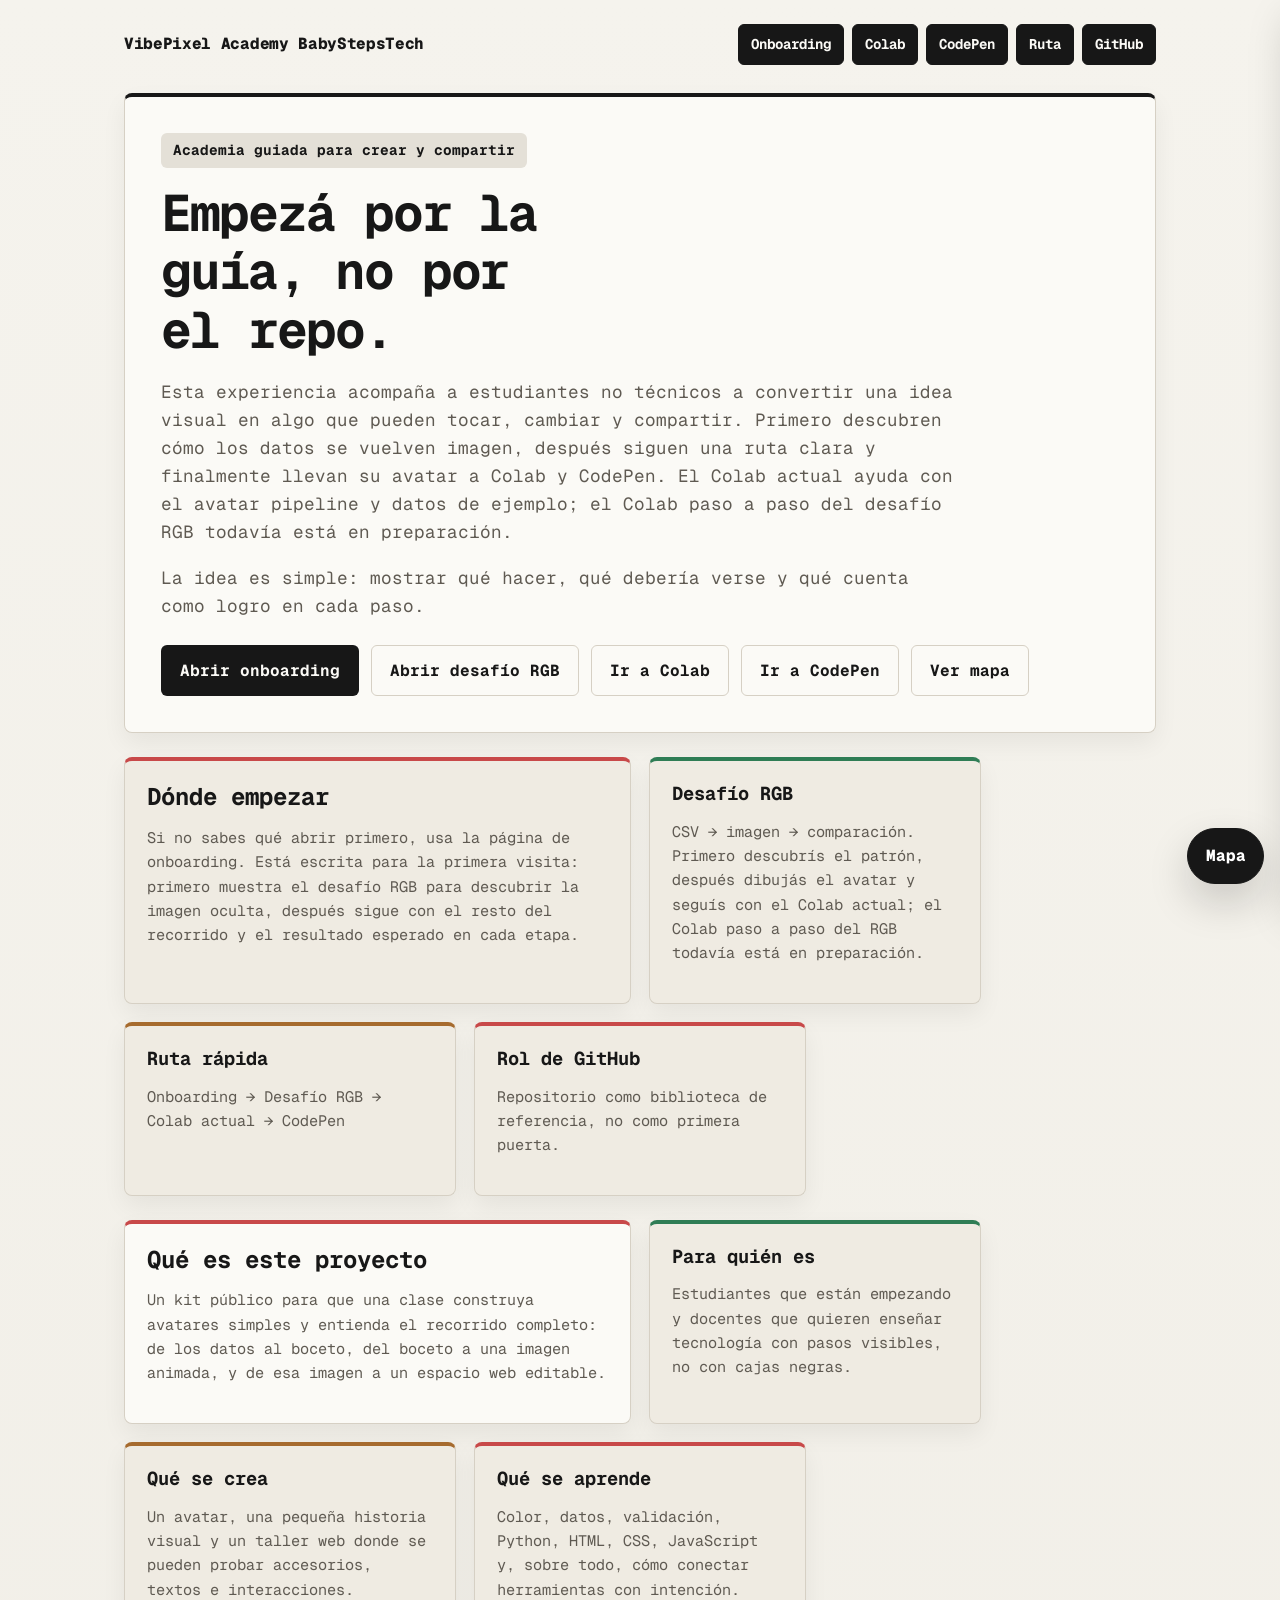
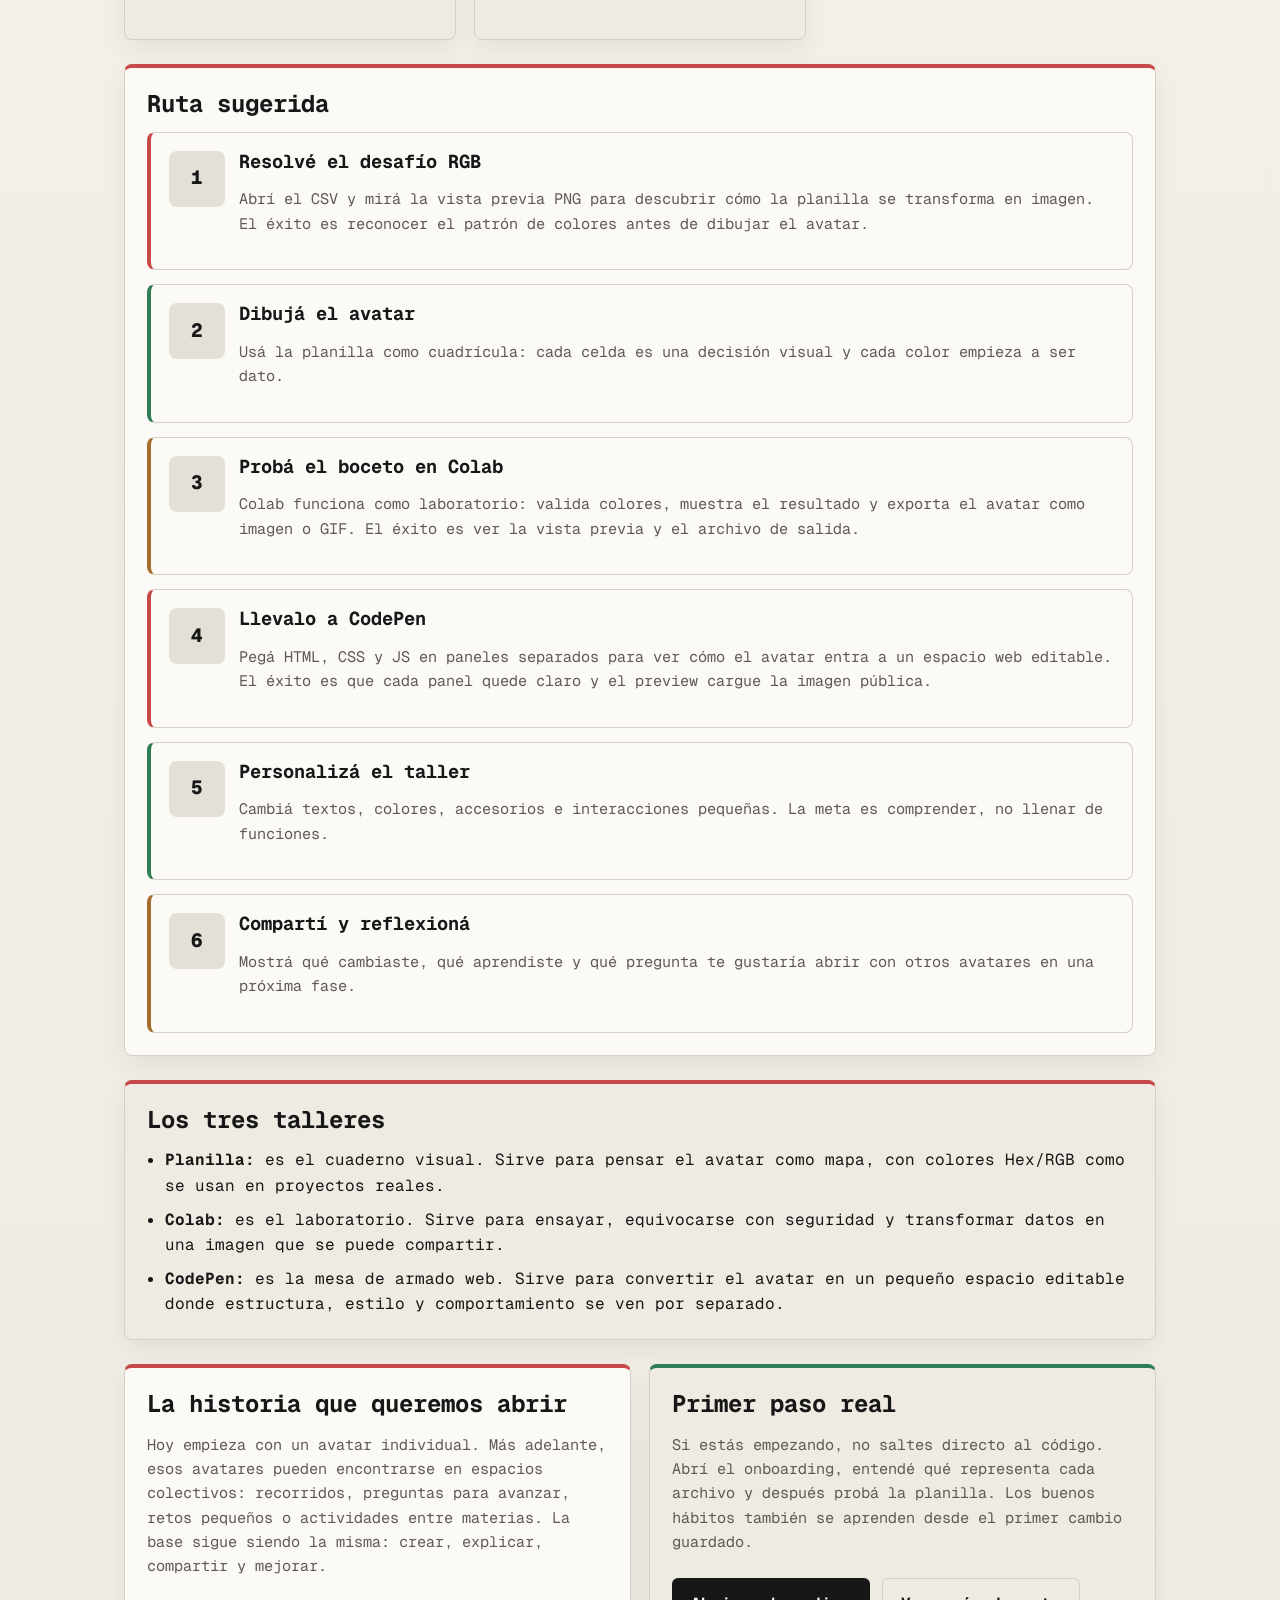
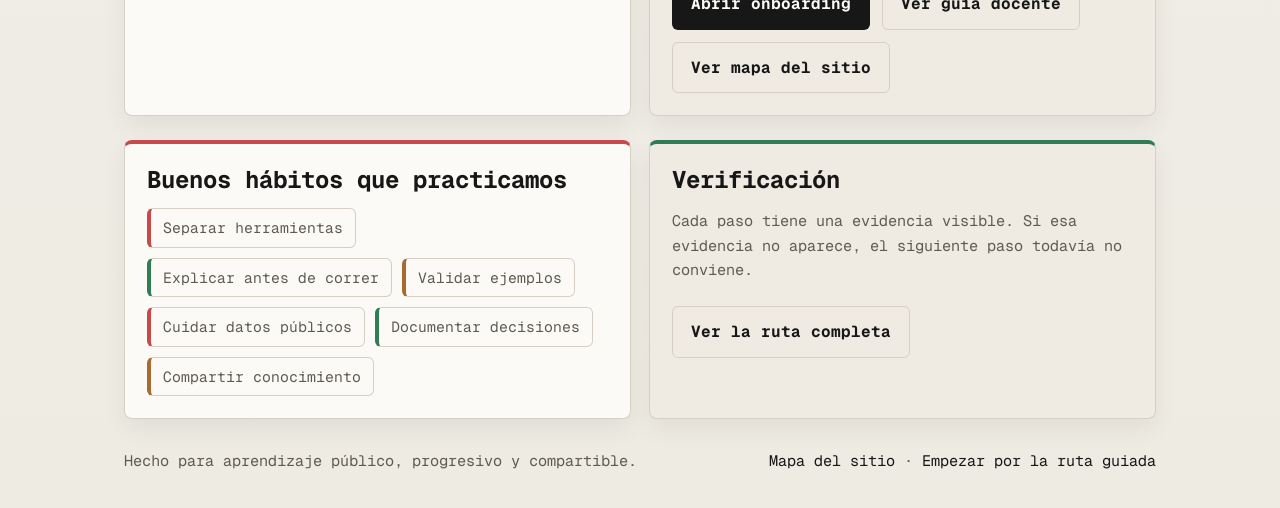
==== index.html @ bab30298 "fix: improve learning map accessibility" ====
<!doctype html>
<html lang="es">
  <head>
    <meta charset="utf-8" />
    <meta name="viewport" content="width=device-width, initial-scale=1" />
    <title>VibePixel Academy BabyStepsTech</title>
    <meta
      name="description"
      content="Una experiencia guiada para empezar sin miedo: onboarding, Colab y CodePen para aprender paso a paso."
    />
    <link rel="stylesheet" href="assets/site-map.css" />
    <style>
      @import url("https://fonts.googleapis.com/css2?family=Geist+Mono:wght@400;500;700;800&display=swap");

      :root {
        color-scheme: light;
        --bg: #f4f2eb;
        --surface: #fbfaf6;
        --surface-alt: #efebe2;
        --text: #171717;
        --muted: #5f5a52;
        --brand: #171717;
        --brand-soft: #e4e0d7;
        --border: #d6d0c4;
        --accent-red: #c84949;
        --accent-green: #2f7d55;
        --accent-amber: #a66b2e;
        --shadow: 0 10px 24px rgba(17, 17, 17, 0.06);
        --radius: 8px;
        --max: 1080px;
      }

      * {
        box-sizing: border-box;
      }

      html {
        scroll-behavior: smooth;
      }

      body {
        margin: 0;
        font-family: "Geist Mono", ui-monospace, SFMono-Regular, Menlo, Monaco, Consolas, monospace;
        color: var(--text);
        line-height: 1.6;
        background: linear-gradient(180deg, #f5f3ed 0%, #eeebe3 100%);
      }

      a {
        color: var(--brand);
        text-decoration: underline;
        text-decoration-thickness: 1px;
        text-underline-offset: 0.18em;
      }

      a:hover {
        text-decoration-thickness: 2px;
      }

      a:focus-visible,
      .button:focus-visible {
        outline: 2px solid var(--brand);
        outline-offset: 3px;
      }

      .shell {
        max-width: var(--max);
        margin: 0 auto;
        padding: 24px;
      }

      .topbar,
      .footer {
        display: flex;
        justify-content: space-between;
        gap: 16px;
        align-items: center;
      }

      .topbar {
        margin-bottom: 28px;
      }

      .brand {
        font-weight: 800;
        letter-spacing: -0.02em;
      }

      .nav {
        display: flex;
        flex-wrap: wrap;
        gap: 8px;
      }

      .nav a,
      .button,
      .footer a {
        text-decoration: none;
      }

      .nav a {
        display: inline-flex;
        align-items: center;
        min-height: 36px;
        padding: 8px 12px;
        border: 1px solid var(--brand);
        border-radius: 6px;
        background: var(--brand);
        color: var(--surface);
        font-size: 0.88rem;
        font-weight: 700;
        transition: background 160ms ease, color 160ms ease, transform 160ms ease;
      }

      .nav a:hover,
      .nav a:focus-visible {
        background: #000;
        color: #fff;
        text-decoration: none;
        transform: translateY(-1px);
      }

      .hero,
      .card {
        background: var(--surface);
        border: 1px solid var(--border);
        border-top: 4px solid var(--brand);
        border-radius: var(--radius);
        box-shadow: var(--shadow);
      }

      .hero {
        padding: 36px;
      }

      .eyebrow {
        display: inline-flex;
        align-items: center;
        gap: 8px;
        margin: 0;
        padding: 6px 12px;
        border-radius: 6px;
        background: var(--brand-soft);
        color: var(--brand);
        font-size: 0.9rem;
        font-weight: 700;
      }

      h1,
      h2,
      h3 {
        margin: 0 0 14px;
        line-height: 1.15;
      }

      h1 {
        max-width: 13ch;
        margin-top: 16px;
        font-size: clamp(2.2rem, 4vw, 4rem);
        letter-spacing: -0.04em;
      }

      .lead {
        max-width: 72ch;
        color: var(--muted);
        font-size: 1.1rem;
      }

      .actions {
        display: flex;
        flex-wrap: wrap;
        gap: 12px;
        margin-top: 24px;
      }

      .button {
        display: inline-flex;
        align-items: center;
        justify-content: center;
        padding: 12px 18px;
        border: 1px solid transparent;
        border-radius: 6px;
        font-weight: 700;
      }

      .button.primary {
        background: var(--brand);
        color: var(--surface);
      }

      .button.secondary {
        border-color: var(--border);
        color: var(--text);
      }

      .button:hover,
      .button:focus-visible {
        text-decoration: none;
      }

      .section {
        margin-top: 24px;
      }

      .grid {
        display: grid;
        gap: 18px;
      }

      .grid.cards {
        grid-template-columns: repeat(12, minmax(0, 1fr));
      }

      .card {
        grid-column: span 4;
        padding: 22px;
      }

      .card:nth-of-type(3n + 1) {
        border-top-color: var(--accent-red);
      }

      .card:nth-of-type(3n + 2) {
        border-top-color: var(--accent-green);
      }

      .card:nth-of-type(3n) {
        border-top-color: var(--accent-amber);
      }

      .card.wide {
        grid-column: span 6;
      }

      .card.full {
        grid-column: 1 / -1;
      }

      .card.soft {
        background: var(--surface-alt);
      }

      .section-title {
        font-size: 1.5rem;
      }

      .meta {
        color: var(--muted);
        font-size: 0.95rem;
      }

      .list {
        margin: 0;
        padding-left: 18px;
      }

      .list li + li {
        margin-top: 8px;
      }

      .timeline {
        display: grid;
        gap: 14px;
      }

      .step {
        display: grid;
        grid-template-columns: 56px 1fr;
        gap: 14px;
        align-items: start;
        padding: 18px;
        border: 1px solid var(--border);
        border-left: 4px solid var(--brand);
        border-radius: var(--radius);
        background: var(--surface);
      }

      .step:nth-child(3n + 1) {
        border-left-color: var(--accent-red);
      }

      .step:nth-child(3n + 2) {
        border-left-color: var(--accent-green);
      }

      .step:nth-child(3n) {
        border-left-color: var(--accent-amber);
      }

      .step-number {
        display: grid;
        width: 56px;
        height: 56px;
        place-items: center;
        border-radius: 8px;
        background: var(--brand-soft);
        color: var(--brand);
        font-size: 1.2rem;
        font-weight: 800;
      }

      .pill-row {
        display: flex;
        flex-wrap: wrap;
        gap: 10px;
      }

      .pill {
        padding: 7px 12px;
        border: 1px solid var(--border);
        border-left: 4px solid var(--brand);
        border-radius: 6px;
        background: var(--surface);
        color: var(--muted);
        font-size: 0.92rem;
      }

      .pill:nth-child(3n + 1) {
        border-left-color: var(--accent-red);
      }

      .pill:nth-child(3n + 2) {
        border-left-color: var(--accent-green);
      }

      .pill:nth-child(3n) {
        border-left-color: var(--accent-amber);
      }

      .footer {
        margin: 30px 0 10px;
        color: var(--muted);
        font-size: 0.95rem;
      }

      @media (max-width: 860px) {
        .card,
        .card.wide {
          grid-column: 1 / -1;
        }

        .topbar,
        .footer {
          flex-direction: column;
          align-items: flex-start;
        }

        .hero {
          padding: 24px;
        }
      }

      @media (max-width: 600px) {
        .shell {
          padding: 16px;
        }

        .step {
          grid-template-columns: 1fr;
        }

        .step-number {
          width: 48px;
          height: 48px;
        }
      }
    </style>
  </head>
  <body data-site-key="inicio" data-site-root="">
    <div class="shell">
      <header class="topbar">
        <div class="brand">VibePixel Academy BabyStepsTech</div>
        <nav class="nav" aria-label="Navegación principal">
          <a href="onboarding.html">Onboarding</a>
          <a href="colab-onboarding.html">Colab</a>
          <a href="codepen-onboarding.html">CodePen</a>
          <a href="#ruta">Ruta</a>
          <a href="https://github.com/HaroldSthid/VibePixel-AcademyBabyStepsTech">GitHub</a>
        </nav>
      </header>

      <main>
        <section class="hero">
          <span class="eyebrow">Academia guiada para crear y compartir</span>
          <h1>Empezá por la guía, no por el repo.</h1>
            <p class="lead">
              Esta experiencia acompaña a estudiantes no técnicos a convertir una idea visual en algo que pueden tocar, cambiar y compartir. Primero descubren cómo los datos se vuelven imagen, después siguen una ruta clara y finalmente llevan su avatar a Colab y CodePen. El Colab actual ayuda con el avatar pipeline y datos de ejemplo; el Colab paso a paso del desafío RGB todavía está en preparación.
            </p>
          <p class="lead">
            La idea es simple: mostrar qué hacer, qué debería verse y qué cuenta como logro en cada paso.
          </p>
          <div class="actions">
            <a class="button primary" href="onboarding.html">Abrir onboarding</a>
            <a class="button secondary" href="artifacts/rgb-discovery/rgb-discovery.html">Abrir desafío RGB</a>
            <a class="button secondary" href="colab-onboarding.html">Ir a Colab</a>
            <a class="button secondary" href="codepen-onboarding.html">Ir a CodePen</a>
            <a class="button secondary" href="sitemap.html">Ver mapa</a>
          </div>
        </section>

        <section class="section grid cards" aria-labelledby="start-title">
          <article class="card wide soft">
            <h2 id="start-title" class="section-title">Dónde empezar</h2>
              <p class="meta">
              Si no sabes qué abrir primero, usa la página de onboarding. Está escrita para la primera visita: primero muestra el desafío RGB para descubrir la imagen oculta, después sigue con el resto del recorrido y el resultado esperado en cada etapa.
            </p>
          </article>
          <article class="card soft">
            <h3>Desafío RGB</h3>
            <p class="meta">CSV → imagen → comparación. Primero descubrís el patrón, después dibujás el avatar y seguís con el Colab actual; el Colab paso a paso del RGB todavía está en preparación.</p>
          </article>
          <article class="card soft">
            <h3>Ruta rápida</h3>
            <p class="meta">Onboarding → Desafío RGB → Colab actual → CodePen</p>
          </article>
          <article class="card soft">
            <h3>Rol de GitHub</h3>
            <p class="meta">Repositorio como biblioteca de referencia, no como primera puerta.</p>
          </article>
        </section>

        <section class="section grid cards" aria-labelledby="que-es">
          <article class="card wide">
            <h2 id="que-es" class="section-title">Qué es este proyecto</h2>
              <p class="meta">
              Un kit público para que una clase construya avatares simples y entienda el recorrido completo: de los datos al boceto, del boceto a una imagen animada, y de esa imagen a un espacio web editable.
            </p>
          </article>
          <article class="card soft">
            <h3>Para quién es</h3>
            <p class="meta">Estudiantes que están empezando y docentes que quieren enseñar tecnología con pasos visibles, no con cajas negras.</p>
          </article>
          <article class="card soft">
            <h3>Qué se crea</h3>
            <p class="meta">Un avatar, una pequeña historia visual y un taller web donde se pueden probar accesorios, textos e interacciones.</p>
          </article>
          <article class="card soft">
            <h3>Qué se aprende</h3>
            <p class="meta">Color, datos, validación, Python, HTML, CSS, JavaScript y, sobre todo, cómo conectar herramientas con intención.</p>
          </article>
        </section>

        <section id="ruta" class="section grid cards" aria-labelledby="ruta-title">
          <article class="card full">
            <h2 id="ruta-title" class="section-title">Ruta sugerida</h2>
            <div class="timeline">
              <div class="step">
                <div class="step-number">1</div>
                <div>
                  <h3>Resolvé el desafío RGB</h3>
                  <p class="meta">Abrí el CSV y mirá la vista previa PNG para descubrir cómo la planilla se transforma en imagen. El éxito es reconocer el patrón de colores antes de dibujar el avatar.</p>
                </div>
              </div>
              <div class="step">
                <div class="step-number">2</div>
                <div>
                  <h3>Dibujá el avatar</h3>
                  <p class="meta">Usá la planilla como cuadrícula: cada celda es una decisión visual y cada color empieza a ser dato.</p>
                </div>
              </div>
              <div class="step">
                <div class="step-number">3</div>
                <div>
                  <h3>Probá el boceto en Colab</h3>
                  <p class="meta">Colab funciona como laboratorio: valida colores, muestra el resultado y exporta el avatar como imagen o GIF. El éxito es ver la vista previa y el archivo de salida.</p>
                </div>
              </div>
              <div class="step">
                <div class="step-number">4</div>
                <div>
                  <h3>Llevalo a CodePen</h3>
              <p class="meta">Pegá HTML, CSS y JS en paneles separados para ver cómo el avatar entra a un espacio web editable. El éxito es que cada panel quede claro y el preview cargue la imagen pública.</p>
                </div>
              </div>
              <div class="step">
                <div class="step-number">5</div>
                <div>
                  <h3>Personalizá el taller</h3>
                  <p class="meta">Cambiá textos, colores, accesorios e interacciones pequeñas. La meta es comprender, no llenar de funciones.</p>
                </div>
              </div>
              <div class="step">
                <div class="step-number">6</div>
                <div>
                  <h3>Compartí y reflexioná</h3>
                  <p class="meta">Mostrá qué cambiaste, qué aprendiste y qué pregunta te gustaría abrir con otros avatares en una próxima fase.</p>
                </div>
              </div>
            </div>
          </article>
        </section>

        <section id="talleres" class="section grid cards" aria-labelledby="talleres-title">
          <article class="card full soft">
            <h2 id="talleres-title" class="section-title">Los tres talleres</h2>
            <ul class="list">
              <li><strong>Planilla:</strong> es el cuaderno visual. Sirve para pensar el avatar como mapa, con colores Hex/RGB como se usan en proyectos reales.</li>
              <li><strong>Colab:</strong> es el laboratorio. Sirve para ensayar, equivocarse con seguridad y transformar datos en una imagen que se puede compartir.</li>
              <li><strong>CodePen:</strong> es la mesa de armado web. Sirve para convertir el avatar en un pequeño espacio editable donde estructura, estilo y comportamiento se ven por separado.</li>
            </ul>
          </article>
        </section>

        <section class="section grid cards" aria-labelledby="vision-title">
          <article class="card wide">
            <h2 id="vision-title" class="section-title">La historia que queremos abrir</h2>
            <p class="meta">
              Hoy empieza con un avatar individual. Más adelante, esos avatares pueden encontrarse en espacios colectivos: recorridos, preguntas para avanzar, retos pequeños o actividades entre materias. La base sigue siendo la misma: crear, explicar, compartir y mejorar.
            </p>
          </article>
          <article class="card wide soft">
            <h2 class="section-title">Primer paso real</h2>
            <p class="meta">
              Si estás empezando, no saltes directo al código. Abrí el onboarding, entendé qué representa cada archivo y después probá la planilla. Los buenos hábitos también se aprenden desde el primer cambio guardado.
            </p>
            <div class="actions">
              <a class="button primary" href="onboarding.html">Abrir onboarding</a>
              <a class="button secondary" href="https://github.com/HaroldSthid/VibePixel-AcademyBabyStepsTech/blob/main/docs/teacher-flow.md">Ver guía docente</a>
              <a class="button secondary" href="sitemap.html">Ver mapa del sitio</a>
            </div>
          </article>
        </section>

        <section class="section grid cards" aria-labelledby="habitos-title">
          <article class="card wide">
            <h2 id="habitos-title" class="section-title">Buenos hábitos que practicamos</h2>
            <div class="pill-row">
              <span class="pill">Separar herramientas</span>
              <span class="pill">Explicar antes de correr</span>
              <span class="pill">Validar ejemplos</span>
              <span class="pill">Cuidar datos públicos</span>
              <span class="pill">Documentar decisiones</span>
              <span class="pill">Compartir conocimiento</span>
            </div>
          </article>
          <article class="card wide soft">
            <h2 class="section-title">Verificación</h2>
              <p class="meta">Cada paso tiene una evidencia visible. Si esa evidencia no aparece, el siguiente paso todavía no conviene.</p>
              <div class="actions">
                <a class="button secondary" href="onboarding.html">Ver la ruta completa</a>
              </div>
            </article>
          </section>
      </main>

        <footer class="footer">
          <span>Hecho para aprendizaje público, progresivo y compartible.</span>
          <span><a href="sitemap.html">Mapa del sitio</a> · <a href="onboarding.html">Empezar por la ruta guiada</a></span>
        </footer>
    </div>
    <script src="assets/site-map.js" defer></script>
  </body>
</html>
---- assets/site-map.css ----
.site-map,
.site-map * {
  box-sizing: border-box;
}

.site-map {
  --site-map-bg: var(--surface, #fbfaf6);
  --site-map-bg-alt: var(--surface-alt, #efebe2);
  --site-map-text: var(--text, #171717);
  --site-map-muted: var(--muted, #5f5a52);
  --site-map-border: var(--border, #d6d0c4);
  --site-map-brand: var(--brand, #171717);
  --site-map-shadow: 0 18px 40px rgba(17, 17, 17, 0.18);
}

.site-map__toggle {
  position: fixed;
  right: 1rem;
  bottom: 1rem;
  z-index: 70;
  display: inline-flex;
  align-items: center;
  justify-content: center;
  gap: 0.5rem;
  min-height: 3rem;
  padding: 0.9rem 1.1rem;
  border: 1px solid var(--site-map-brand);
  border-radius: 999px;
  background: var(--site-map-brand);
  color: #fff;
  font: inherit;
  font-weight: 800;
  letter-spacing: -0.01em;
  box-shadow: var(--site-map-shadow);
  cursor: pointer;
}

.site-map__toggle:hover,
.site-map__toggle:focus-visible {
  transform: translateY(-1px);
}

.site-map__overlay {
  position: fixed;
  inset: 0;
  z-index: 60;
  background: rgba(17, 17, 17, 0.34);
  opacity: 0;
  pointer-events: none;
  transition: opacity 180ms ease;
}

.site-map__drawer {
  position: fixed;
  top: 0;
  right: 0;
  z-index: 65;
  width: min(30rem, 92vw);
  height: 100vh;
  transform: translateX(102%);
  transition: transform 220ms ease;
}

.site-map__panel {
  display: flex;
  flex-direction: column;
  gap: 1rem;
  width: 100%;
  height: 100%;
  padding: 1rem;
  overflow: auto;
  border-left: 1px solid var(--site-map-border);
  background: var(--site-map-bg);
  color: var(--site-map-text);
  box-shadow: var(--site-map-shadow);
}

.site-map[data-open="true"] .site-map__drawer {
  transform: translateX(0);
}

.site-map[data-open="true"] .site-map__overlay {
  opacity: 1;
  pointer-events: auto;
}

.site-map__header {
  display: flex;
  align-items: flex-start;
  justify-content: space-between;
  gap: 1rem;
}

.site-map__eyebrow {
  margin: 0 0 0.25rem;
  color: var(--site-map-muted);
  font-size: 0.76rem;
  letter-spacing: 0.08em;
  text-transform: uppercase;
}

.site-map__title {
  margin: 0;
  font-size: 1.2rem;
  line-height: 1.2;
}

.site-map__close {
  appearance: none;
  border: 1px solid var(--site-map-border);
  border-radius: 999px;
  background: var(--site-map-bg-alt);
  color: var(--site-map-text);
  padding: 0.55rem 0.8rem;
  font: inherit;
  font-weight: 700;
  cursor: pointer;
}

.site-map__close:hover,
.site-map__close:focus-visible {
  border-color: var(--site-map-brand);
}

.site-map__current,
.site-map__tree-item,
.site-map__secondary {
  border: 1px solid var(--site-map-border);
  border-radius: 14px;
  background: #fff;
}

.site-map__current {
  padding: 0.9rem;
}

.site-map__current-label {
  margin: 0 0 0.25rem;
  color: var(--site-map-muted);
  font-size: 0.8rem;
  text-transform: uppercase;
  letter-spacing: 0.06em;
}

.site-map__current-name {
  margin: 0 0 0.35rem;
  font-size: 1.05rem;
}

.site-map__context {
  margin: 0;
  color: var(--site-map-muted);
  font-size: 0.92rem;
}

.site-map__tree {
  display: grid;
  gap: 0.75rem;
}

.site-map__tree-list {
  list-style: none;
  margin: 0;
  padding: 0;
  display: grid;
  gap: 0.75rem;
}

.site-map__tree-item {
  padding: 0.85rem 0.9rem;
}

.site-map__tree-item--current {
  border-color: var(--site-map-brand);
  box-shadow: inset 0 0 0 1px var(--site-map-brand);
}

.site-map__link {
  display: inline-flex;
  align-items: center;
  gap: 0.45rem;
  color: var(--site-map-text);
  text-decoration: none;
  font-weight: 800;
}

.site-map__link:hover,
.site-map__link:focus-visible {
  text-decoration: underline;
  text-underline-offset: 0.18em;
}

.site-map__badge {
  display: inline-flex;
  align-items: center;
  padding: 0.15rem 0.5rem;
  border-radius: 999px;
  background: var(--site-map-bg-alt);
  color: var(--site-map-muted);
  font-size: 0.78rem;
  font-weight: 700;
}

.site-map__badge--current {
  background: rgba(17, 17, 17, 0.08);
  color: var(--site-map-brand);
}

.site-map__hint {
  margin: 0.4rem 0 0;
  color: var(--site-map-muted);
  font-size: 0.9rem;
}

.site-map__alert {
  display: flex;
  gap: 0.7rem;
  align-items: flex-start;
  margin-top: 0.65rem;
  padding: 0.8rem 0.9rem;
  border-left: 4px solid #a46a00;
  border-radius: 12px;
  background: #fff6e3;
  color: #6b4700;
}

.site-map__alert-icon {
  flex: 0 0 auto;
  width: 1.05rem;
  height: 1.05rem;
  margin-top: 0.1rem;
}

.site-map__alert-body {
  min-width: 0;
}

.site-map__alert-title {
  display: block;
  margin-bottom: 0.1rem;
  font-size: 0.85rem;
  font-weight: 800;
}

.site-map__alert-text {
  margin: 0;
  font-size: 0.84rem;
  color: inherit;
}

.site-map__secondary {
  padding: 0.85rem 0.9rem;
}

.site-map__secondary-title {
  margin: 0 0 0.35rem;
  font-size: 0.95rem;
}

.site-map__secondary-links {
  display: flex;
  flex-wrap: wrap;
  gap: 0.5rem;
}

.site-map__secondary-links a {
  color: var(--site-map-text);
}

@media (max-width: 720px) {
  .site-map__drawer {
    width: min(100vw, 30rem);
  }

  .site-map__toggle {
    right: 0.75rem;
    bottom: 0.75rem;
  }
}

@media (prefers-reduced-motion: reduce) {
  .site-map__drawer,
  .site-map__overlay,
  .site-map__toggle {
    transition: none;
  }
}
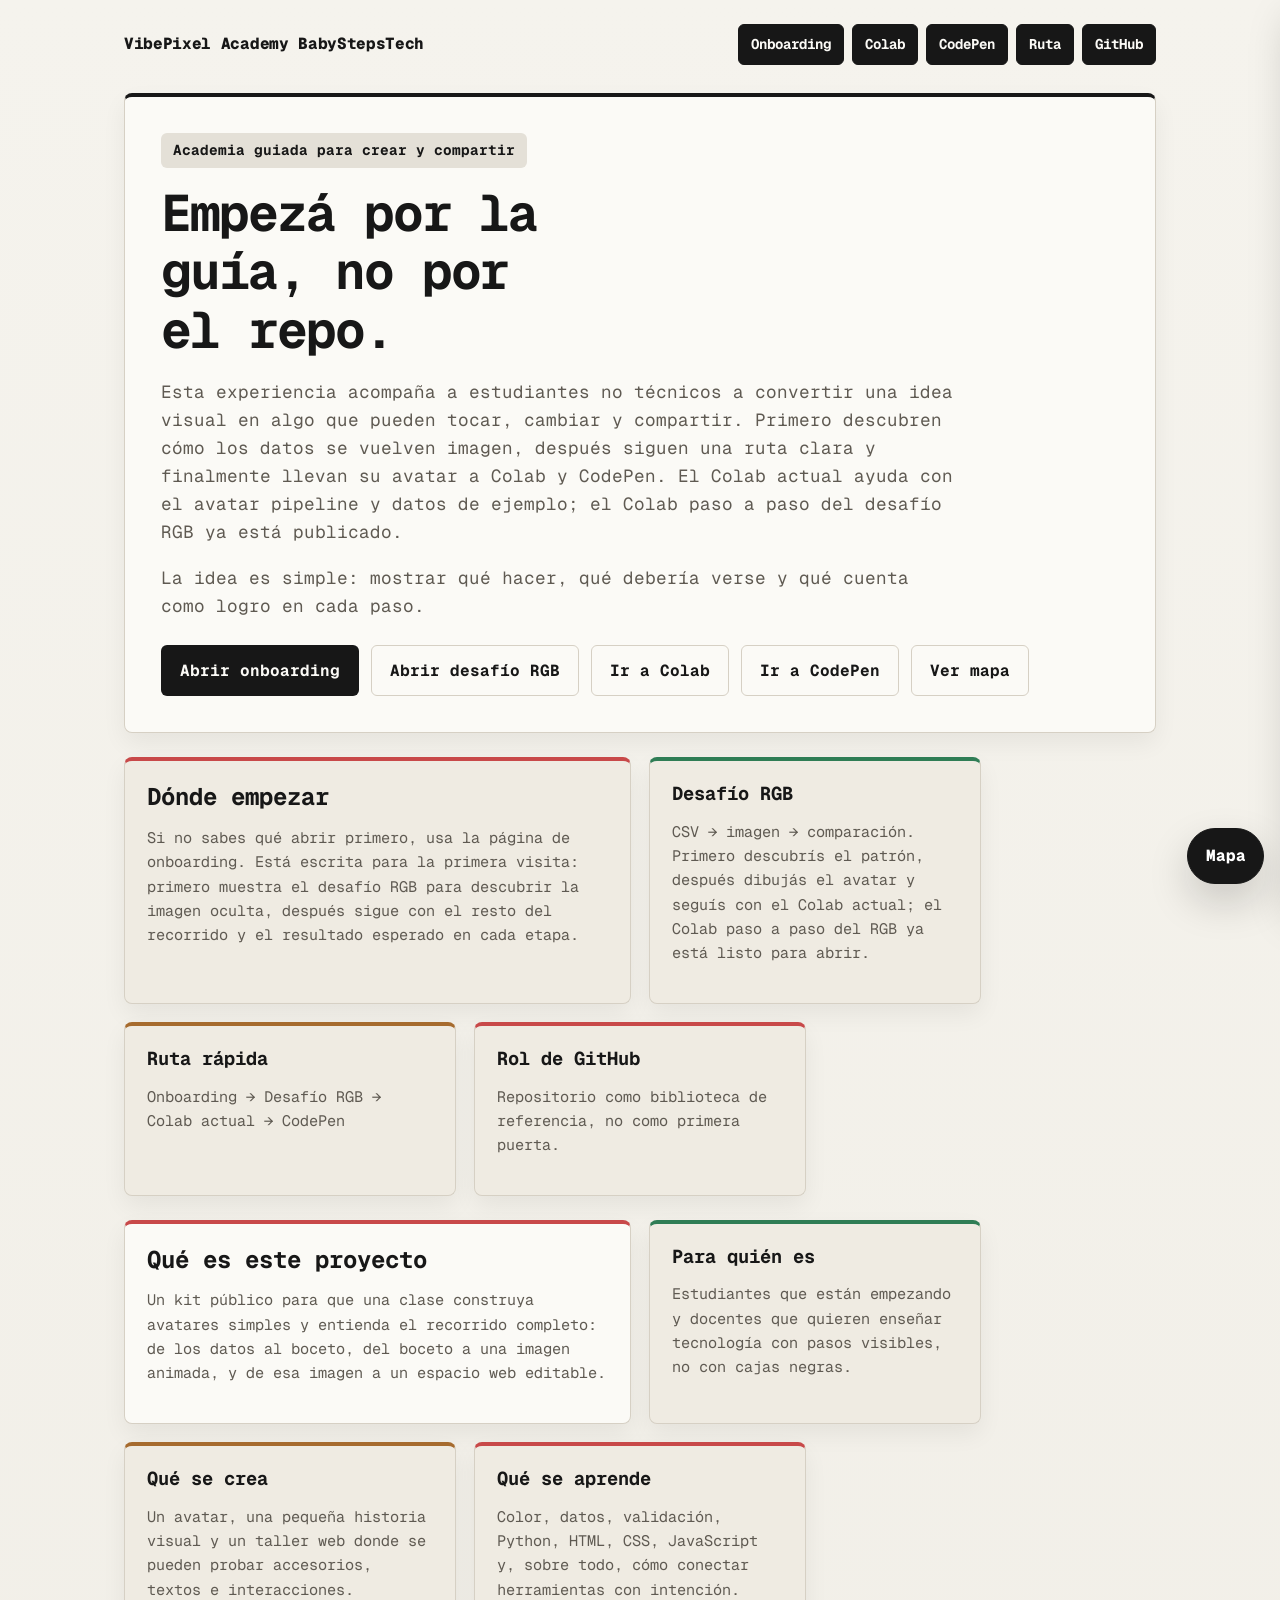
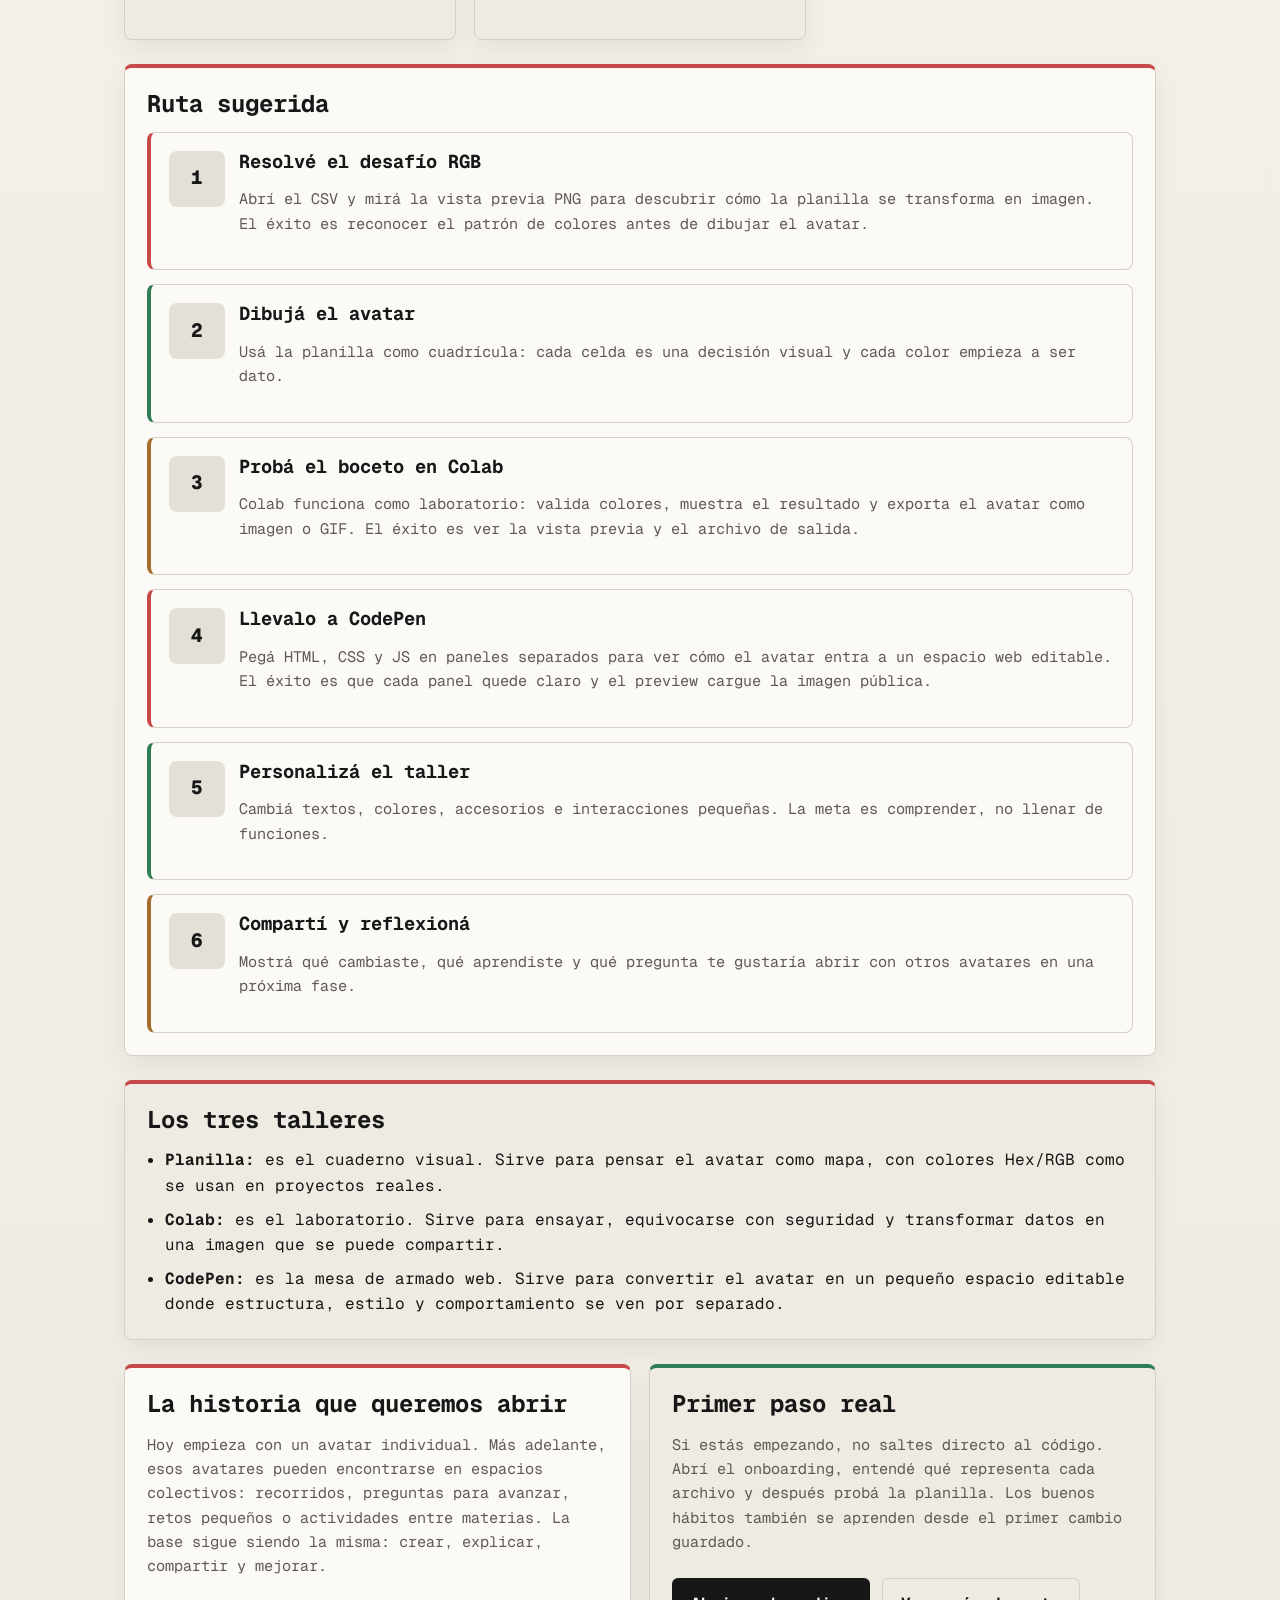
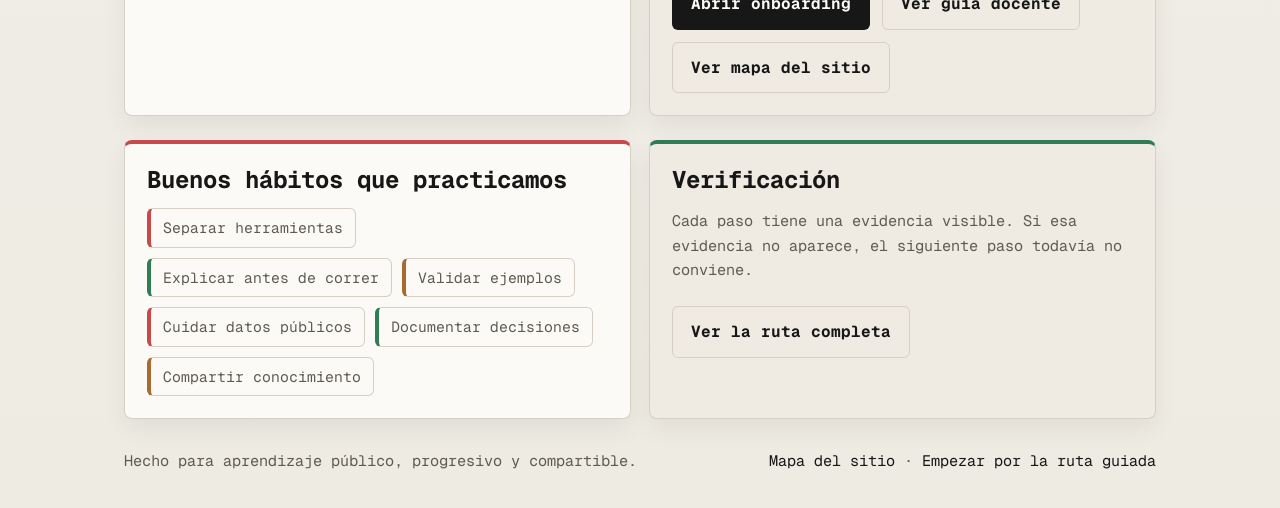
==== commit b6493ed7: "feat: add RGB discovery Colab" ====
--- a/index.html
+++ b/index.html
@@ -383,8 +383,8 @@
         <section class="hero">
           <span class="eyebrow">Academia guiada para crear y compartir</span>
           <h1>Empezá por la guía, no por el repo.</h1>
-            <p class="lead">
-              Esta experiencia acompaña a estudiantes no técnicos a convertir una idea visual en algo que pueden tocar, cambiar y compartir. Primero descubren cómo los datos se vuelven imagen, después siguen una ruta clara y finalmente llevan su avatar a Colab y CodePen. El Colab actual ayuda con el avatar pipeline y datos de ejemplo; el Colab paso a paso del desafío RGB todavía está en preparación.
+              <p class="lead">
+              Esta experiencia acompaña a estudiantes no técnicos a convertir una idea visual en algo que pueden tocar, cambiar y compartir. Primero descubren cómo los datos se vuelven imagen, después siguen una ruta clara y finalmente llevan su avatar a Colab y CodePen. El Colab actual ayuda con el avatar pipeline y datos de ejemplo; el Colab paso a paso del desafío RGB ya está publicado.
             </p>
           <p class="lead">
             La idea es simple: mostrar qué hacer, qué debería verse y qué cuenta como logro en cada paso.
@@ -407,7 +407,7 @@
           </article>
           <article class="card soft">
             <h3>Desafío RGB</h3>
-            <p class="meta">CSV → imagen → comparación. Primero descubrís el patrón, después dibujás el avatar y seguís con el Colab actual; el Colab paso a paso del RGB todavía está en preparación.</p>
+            <p class="meta">CSV → imagen → comparación. Primero descubrís el patrón, después dibujás el avatar y seguís con el Colab actual; el Colab paso a paso del RGB ya está listo para abrir.</p>
           </article>
           <article class="card soft">
             <h3>Ruta rápida</h3>
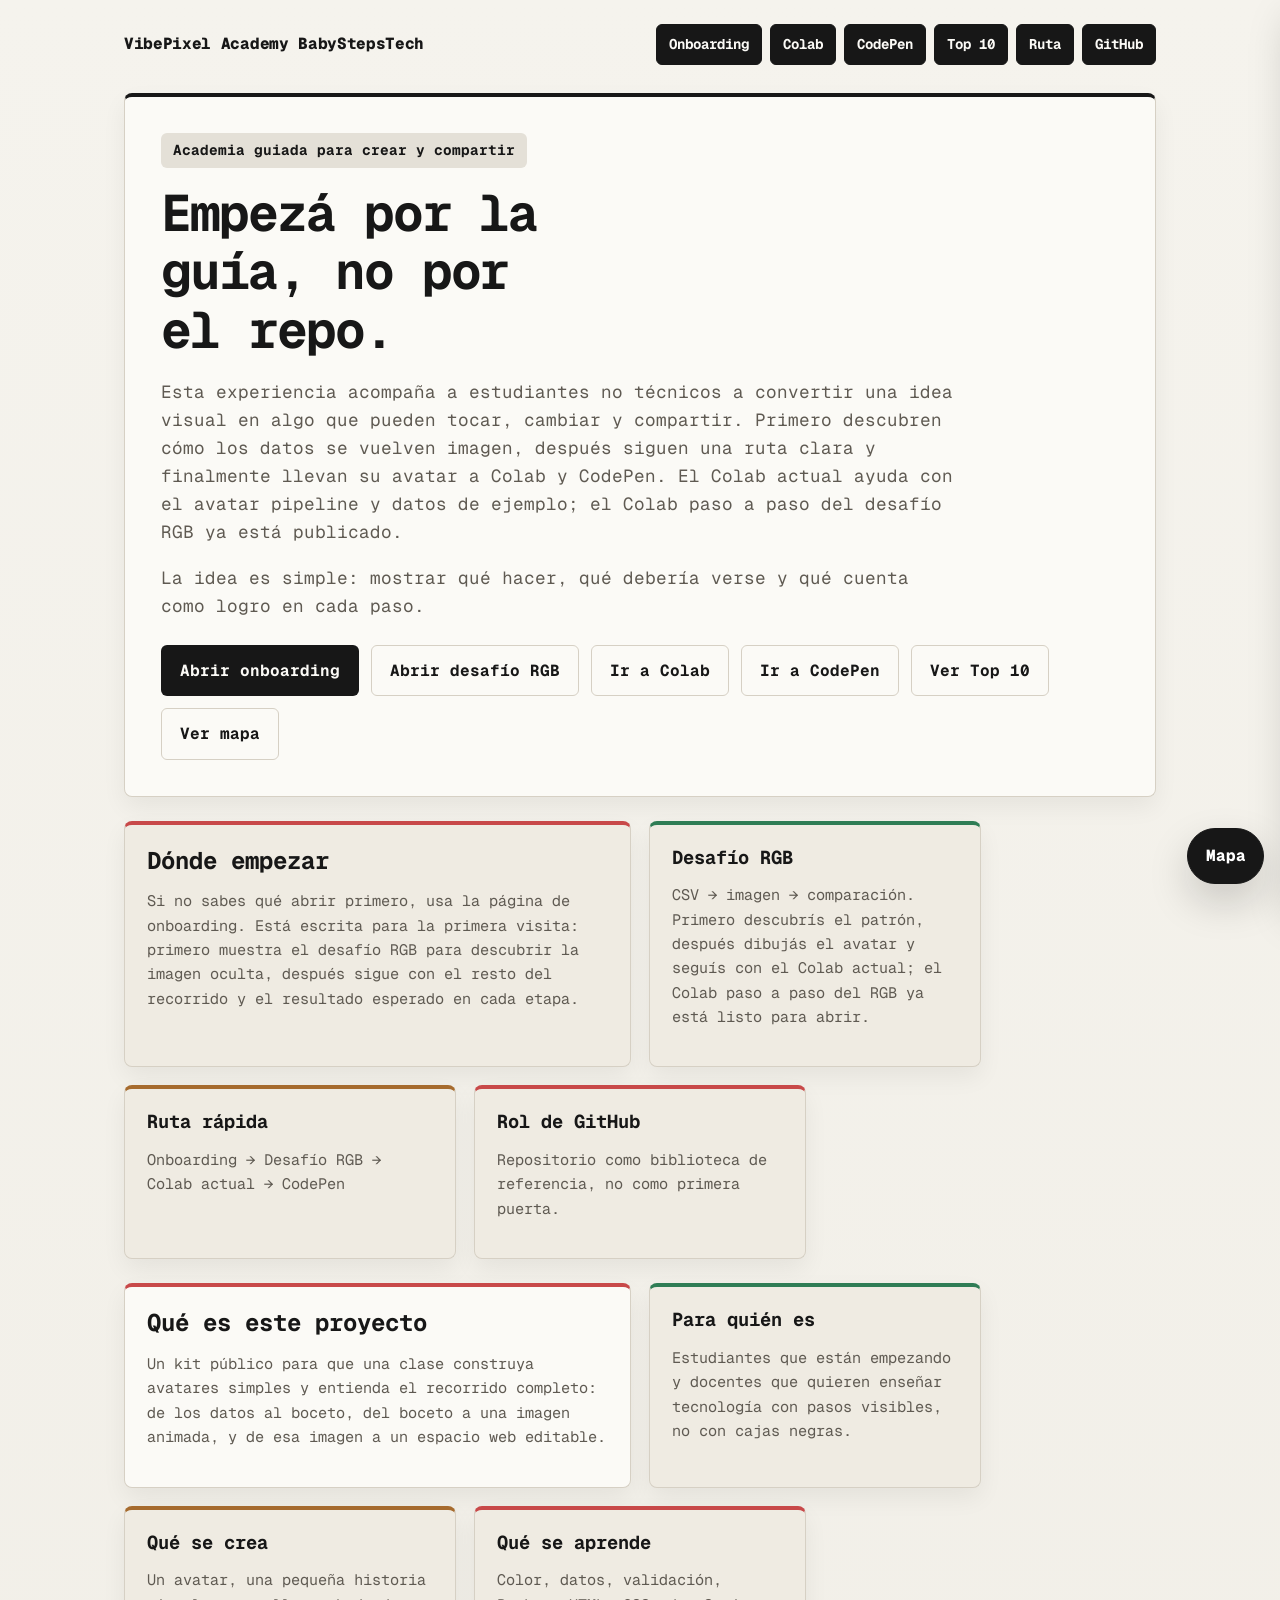
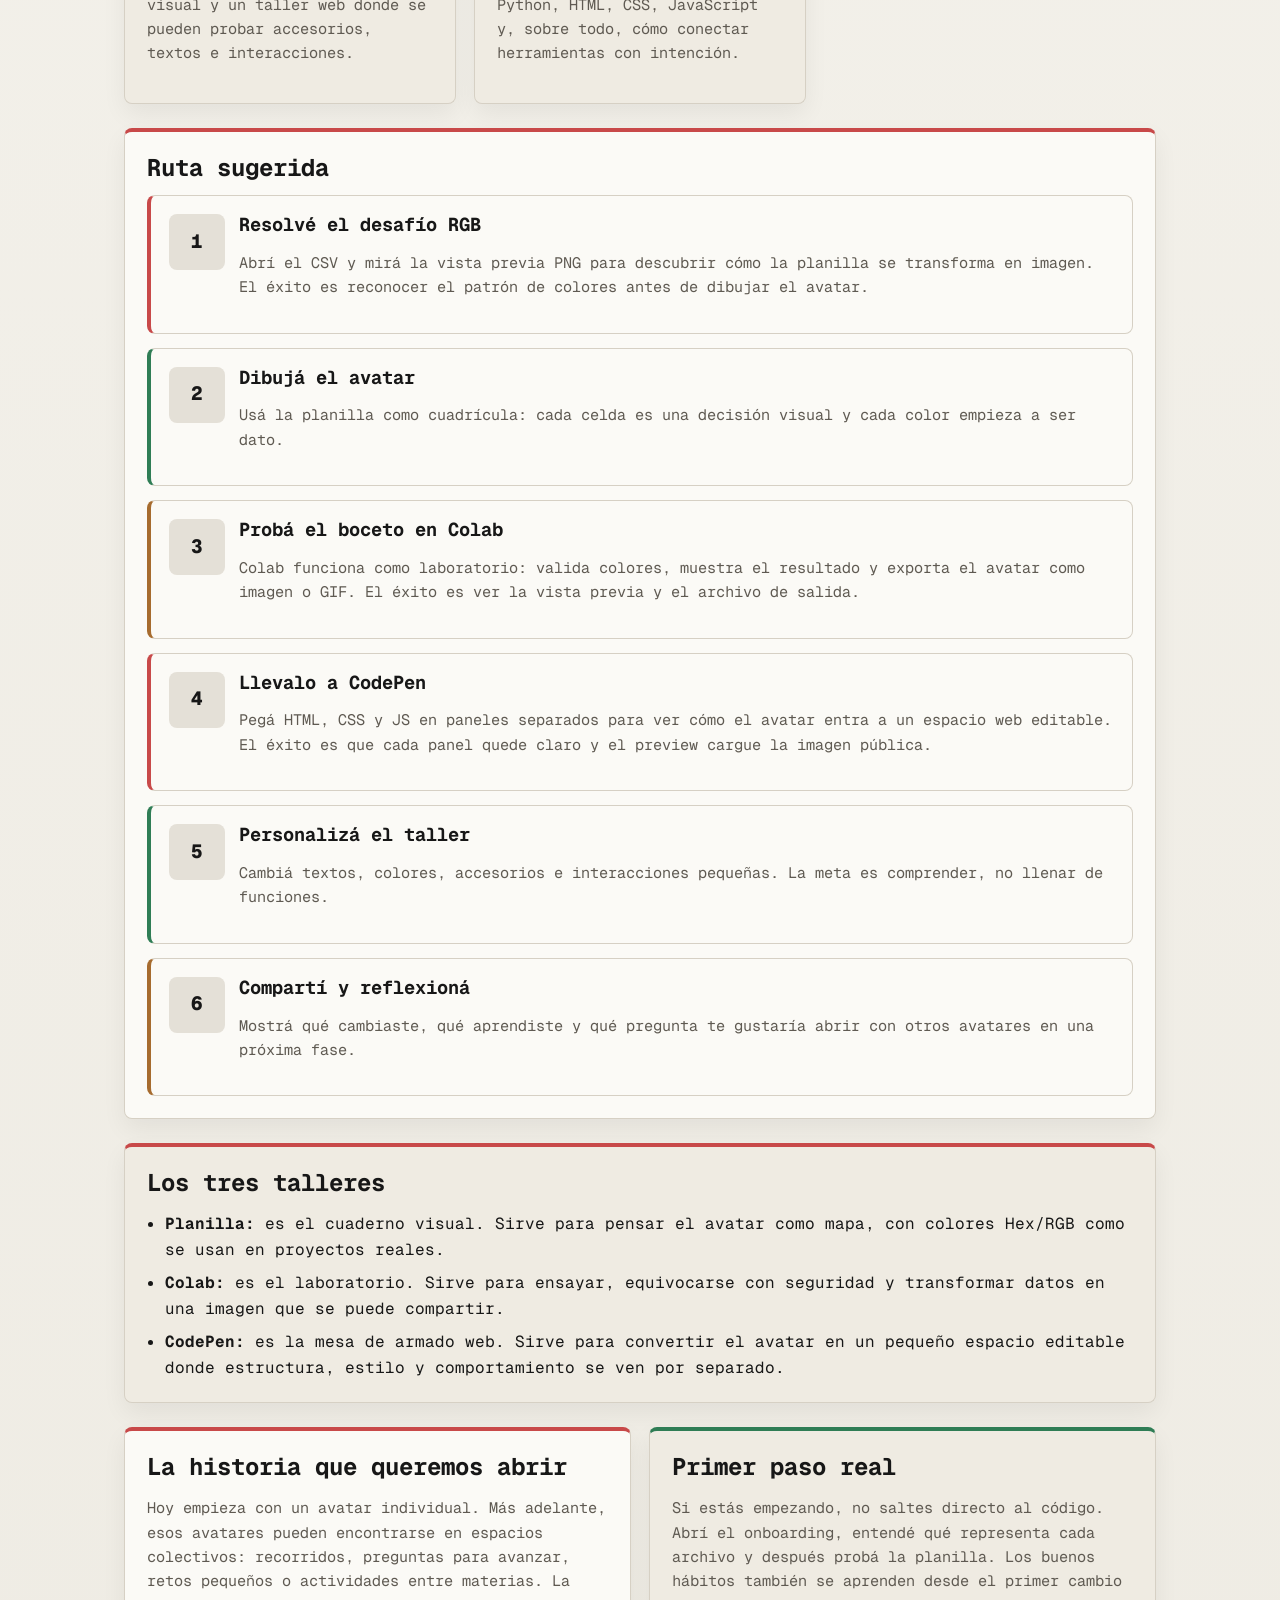
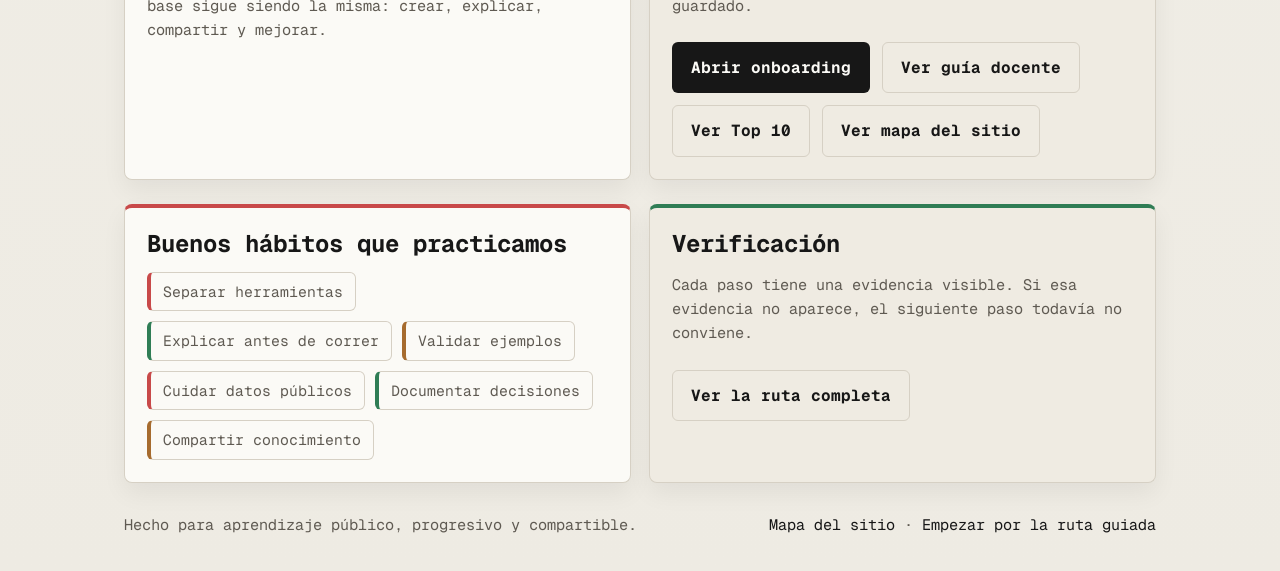
==== commit e2a6dd5a: "docs: add manual Top 10 gallery" ====
--- a/index.html
+++ b/index.html
@@ -374,6 +374,7 @@
           <a href="onboarding.html">Onboarding</a>
           <a href="colab-onboarding.html">Colab</a>
           <a href="codepen-onboarding.html">CodePen</a>
+          <a href="top10.html">Top 10</a>
           <a href="#ruta">Ruta</a>
           <a href="https://github.com/HaroldSthid/VibePixel-AcademyBabyStepsTech">GitHub</a>
         </nav>
@@ -394,6 +395,7 @@
             <a class="button secondary" href="artifacts/rgb-discovery/rgb-discovery.html">Abrir desafío RGB</a>
             <a class="button secondary" href="colab-onboarding.html">Ir a Colab</a>
             <a class="button secondary" href="codepen-onboarding.html">Ir a CodePen</a>
+            <a class="button secondary" href="top10.html">Ver Top 10</a>
             <a class="button secondary" href="sitemap.html">Ver mapa</a>
           </div>
         </section>
@@ -516,6 +518,7 @@
             <div class="actions">
               <a class="button primary" href="onboarding.html">Abrir onboarding</a>
               <a class="button secondary" href="https://github.com/HaroldSthid/VibePixel-AcademyBabyStepsTech/blob/main/docs/teacher-flow.md">Ver guía docente</a>
+              <a class="button secondary" href="top10.html">Ver Top 10</a>
               <a class="button secondary" href="sitemap.html">Ver mapa del sitio</a>
             </div>
           </article>
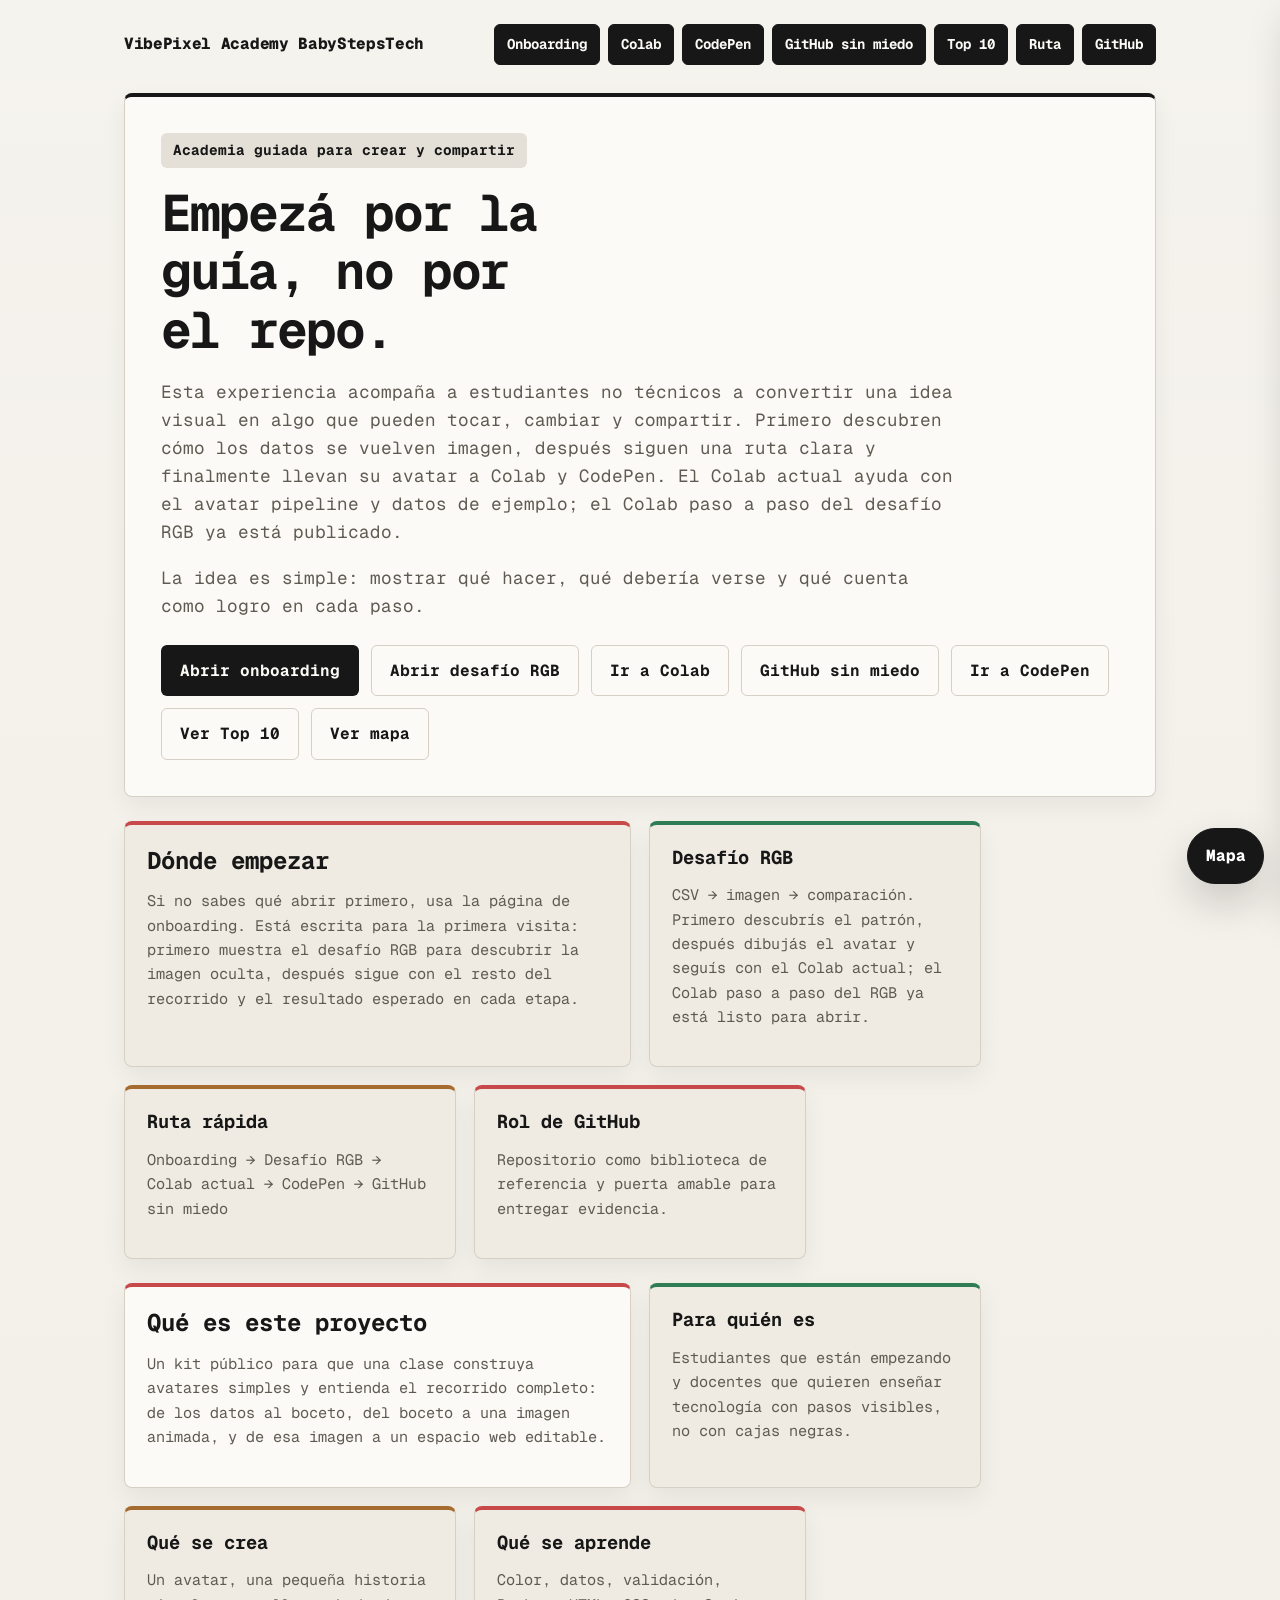
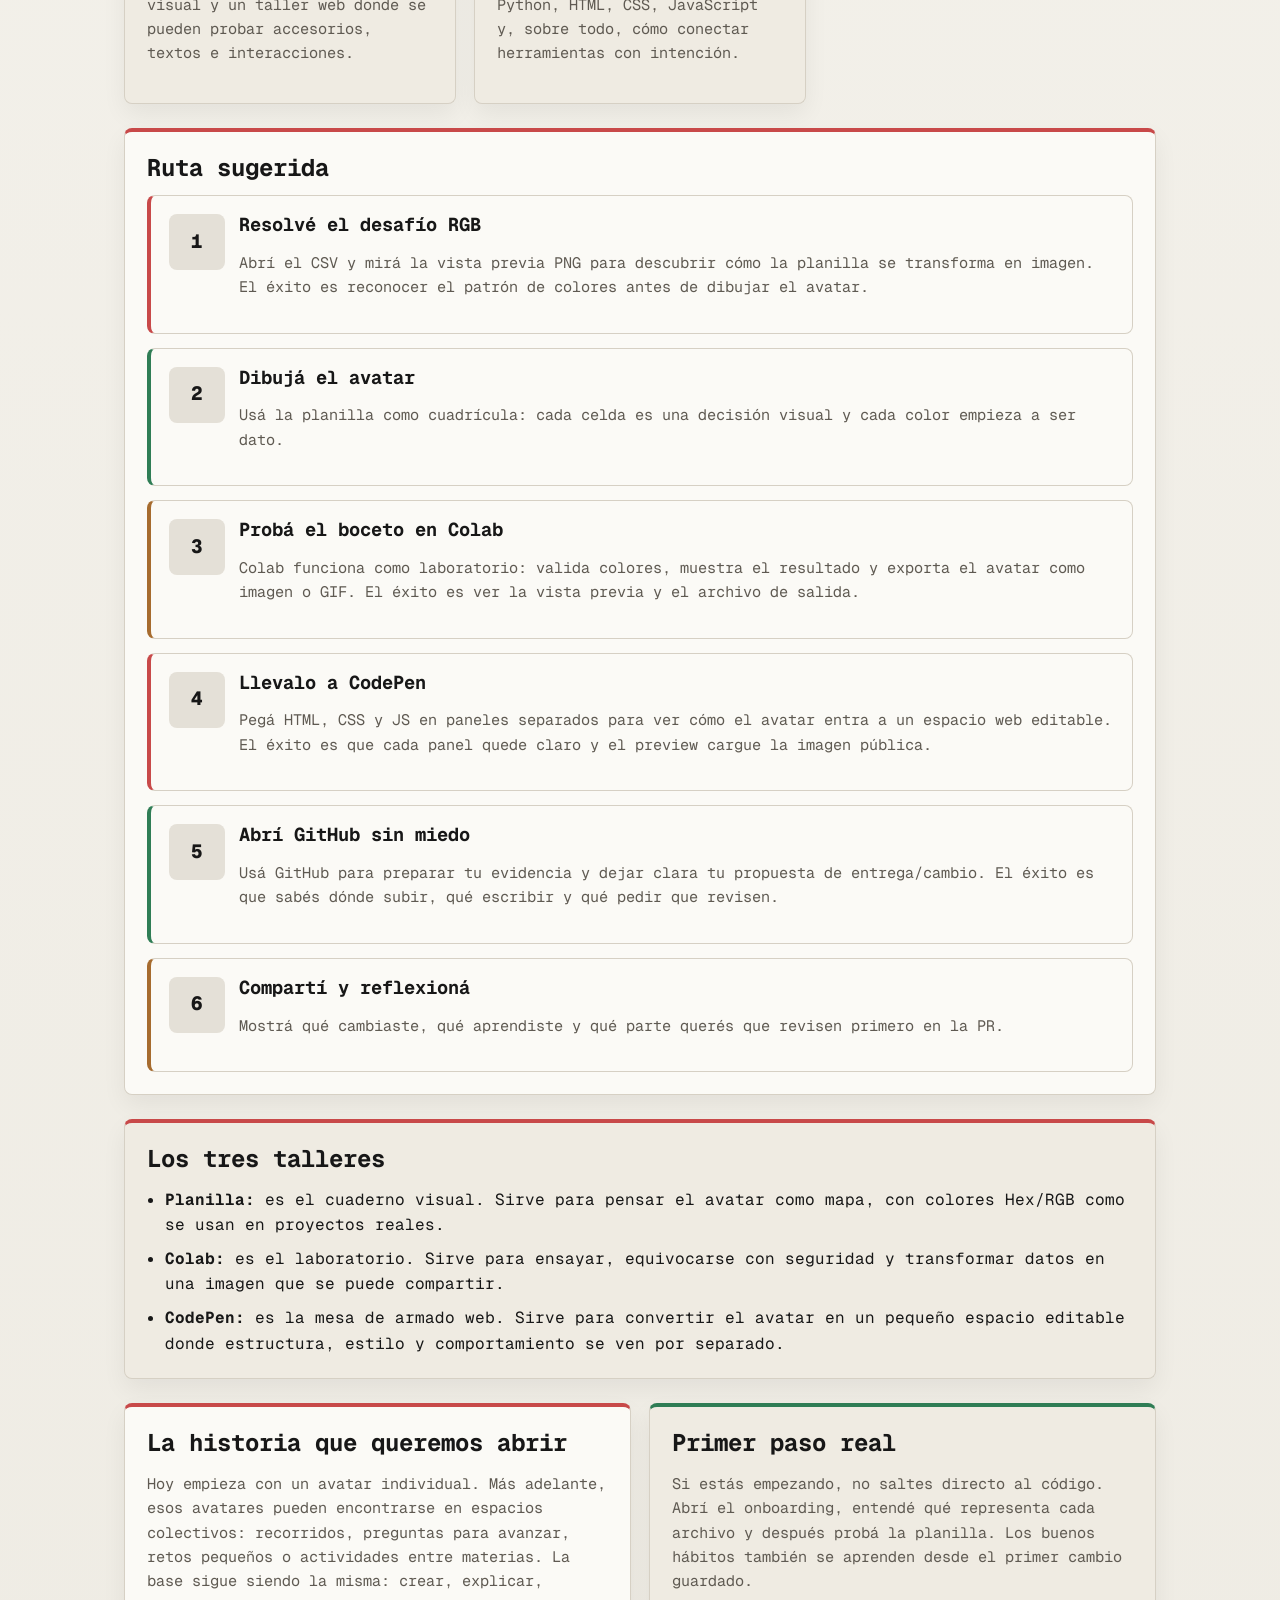
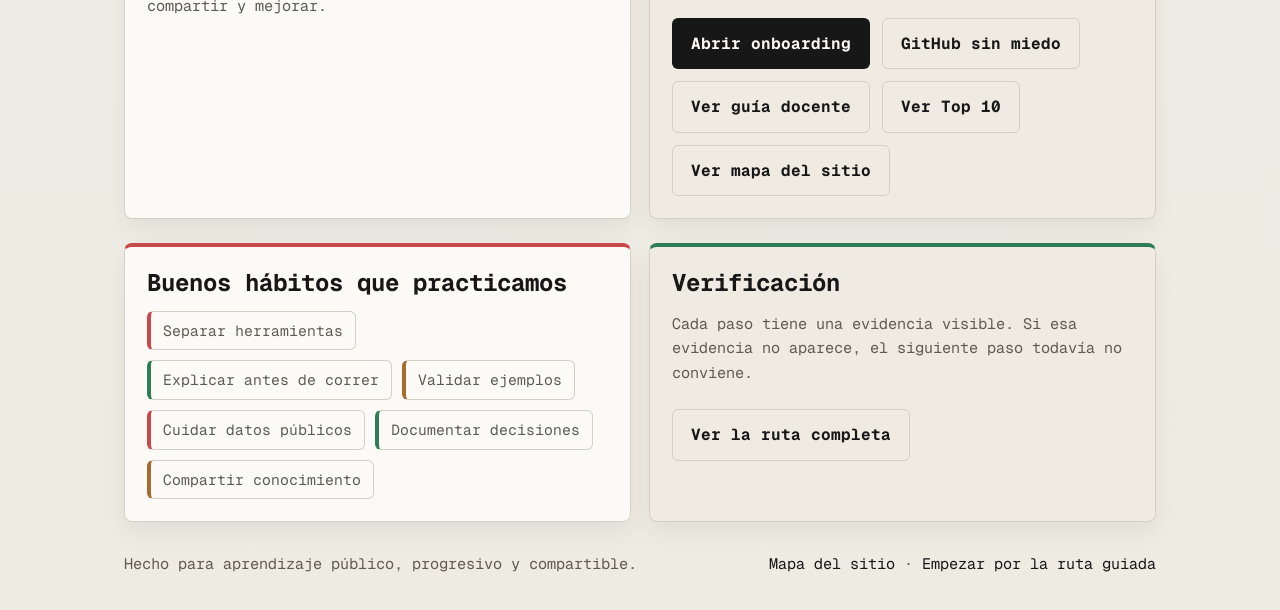
==== commit 9bb5f32a: "docs: add GitHub submission onboarding" ====
--- a/index.html
+++ b/index.html
@@ -374,6 +374,7 @@
           <a href="onboarding.html">Onboarding</a>
           <a href="colab-onboarding.html">Colab</a>
           <a href="codepen-onboarding.html">CodePen</a>
+          <a href="github-onboarding.html">GitHub sin miedo</a>
           <a href="top10.html">Top 10</a>
           <a href="#ruta">Ruta</a>
           <a href="https://github.com/HaroldSthid/VibePixel-AcademyBabyStepsTech">GitHub</a>
@@ -394,6 +395,7 @@
             <a class="button primary" href="onboarding.html">Abrir onboarding</a>
             <a class="button secondary" href="artifacts/rgb-discovery/rgb-discovery.html">Abrir desafío RGB</a>
             <a class="button secondary" href="colab-onboarding.html">Ir a Colab</a>
+            <a class="button secondary" href="github-onboarding.html">GitHub sin miedo</a>
             <a class="button secondary" href="codepen-onboarding.html">Ir a CodePen</a>
             <a class="button secondary" href="top10.html">Ver Top 10</a>
             <a class="button secondary" href="sitemap.html">Ver mapa</a>
@@ -413,11 +415,11 @@
           </article>
           <article class="card soft">
             <h3>Ruta rápida</h3>
-            <p class="meta">Onboarding → Desafío RGB → Colab actual → CodePen</p>
+            <p class="meta">Onboarding → Desafío RGB → Colab actual → CodePen → GitHub sin miedo</p>
           </article>
           <article class="card soft">
             <h3>Rol de GitHub</h3>
-            <p class="meta">Repositorio como biblioteca de referencia, no como primera puerta.</p>
+            <p class="meta">Repositorio como biblioteca de referencia y puerta amable para entregar evidencia.</p>
           </article>
         </section>
 
@@ -477,15 +479,15 @@
               <div class="step">
                 <div class="step-number">5</div>
                 <div>
-                  <h3>Personalizá el taller</h3>
-                  <p class="meta">Cambiá textos, colores, accesorios e interacciones pequeñas. La meta es comprender, no llenar de funciones.</p>
+                  <h3>Abrí GitHub sin miedo</h3>
+                  <p class="meta">Usá GitHub para preparar tu evidencia y dejar clara tu propuesta de entrega/cambio. El éxito es que sabés dónde subir, qué escribir y qué pedir que revisen.</p>
                 </div>
               </div>
               <div class="step">
                 <div class="step-number">6</div>
                 <div>
                   <h3>Compartí y reflexioná</h3>
-                  <p class="meta">Mostrá qué cambiaste, qué aprendiste y qué pregunta te gustaría abrir con otros avatares en una próxima fase.</p>
+                  <p class="meta">Mostrá qué cambiaste, qué aprendiste y qué parte querés que revisen primero en la PR.</p>
                 </div>
               </div>
             </div>
@@ -517,6 +519,7 @@
             </p>
             <div class="actions">
               <a class="button primary" href="onboarding.html">Abrir onboarding</a>
+              <a class="button secondary" href="github-onboarding.html">GitHub sin miedo</a>
               <a class="button secondary" href="https://github.com/HaroldSthid/VibePixel-AcademyBabyStepsTech/blob/main/docs/teacher-flow.md">Ver guía docente</a>
               <a class="button secondary" href="top10.html">Ver Top 10</a>
               <a class="button secondary" href="sitemap.html">Ver mapa del sitio</a>
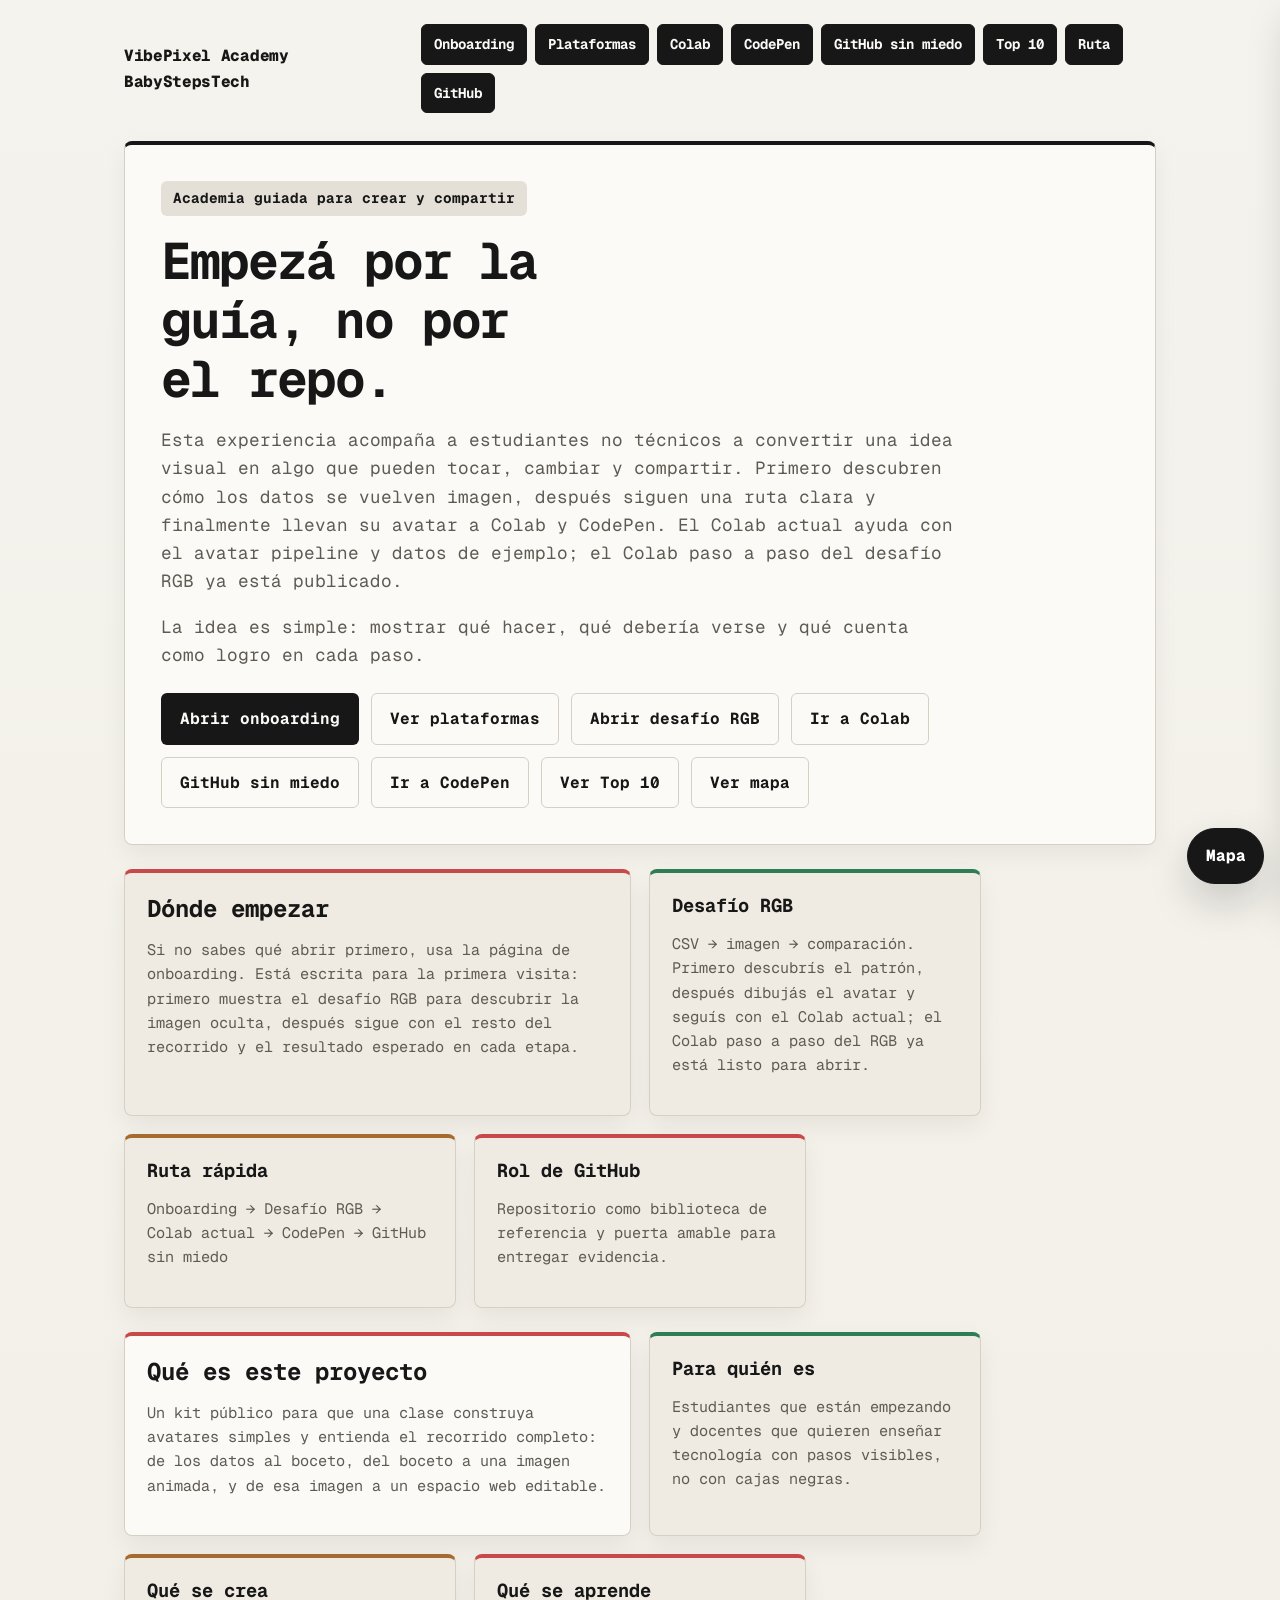
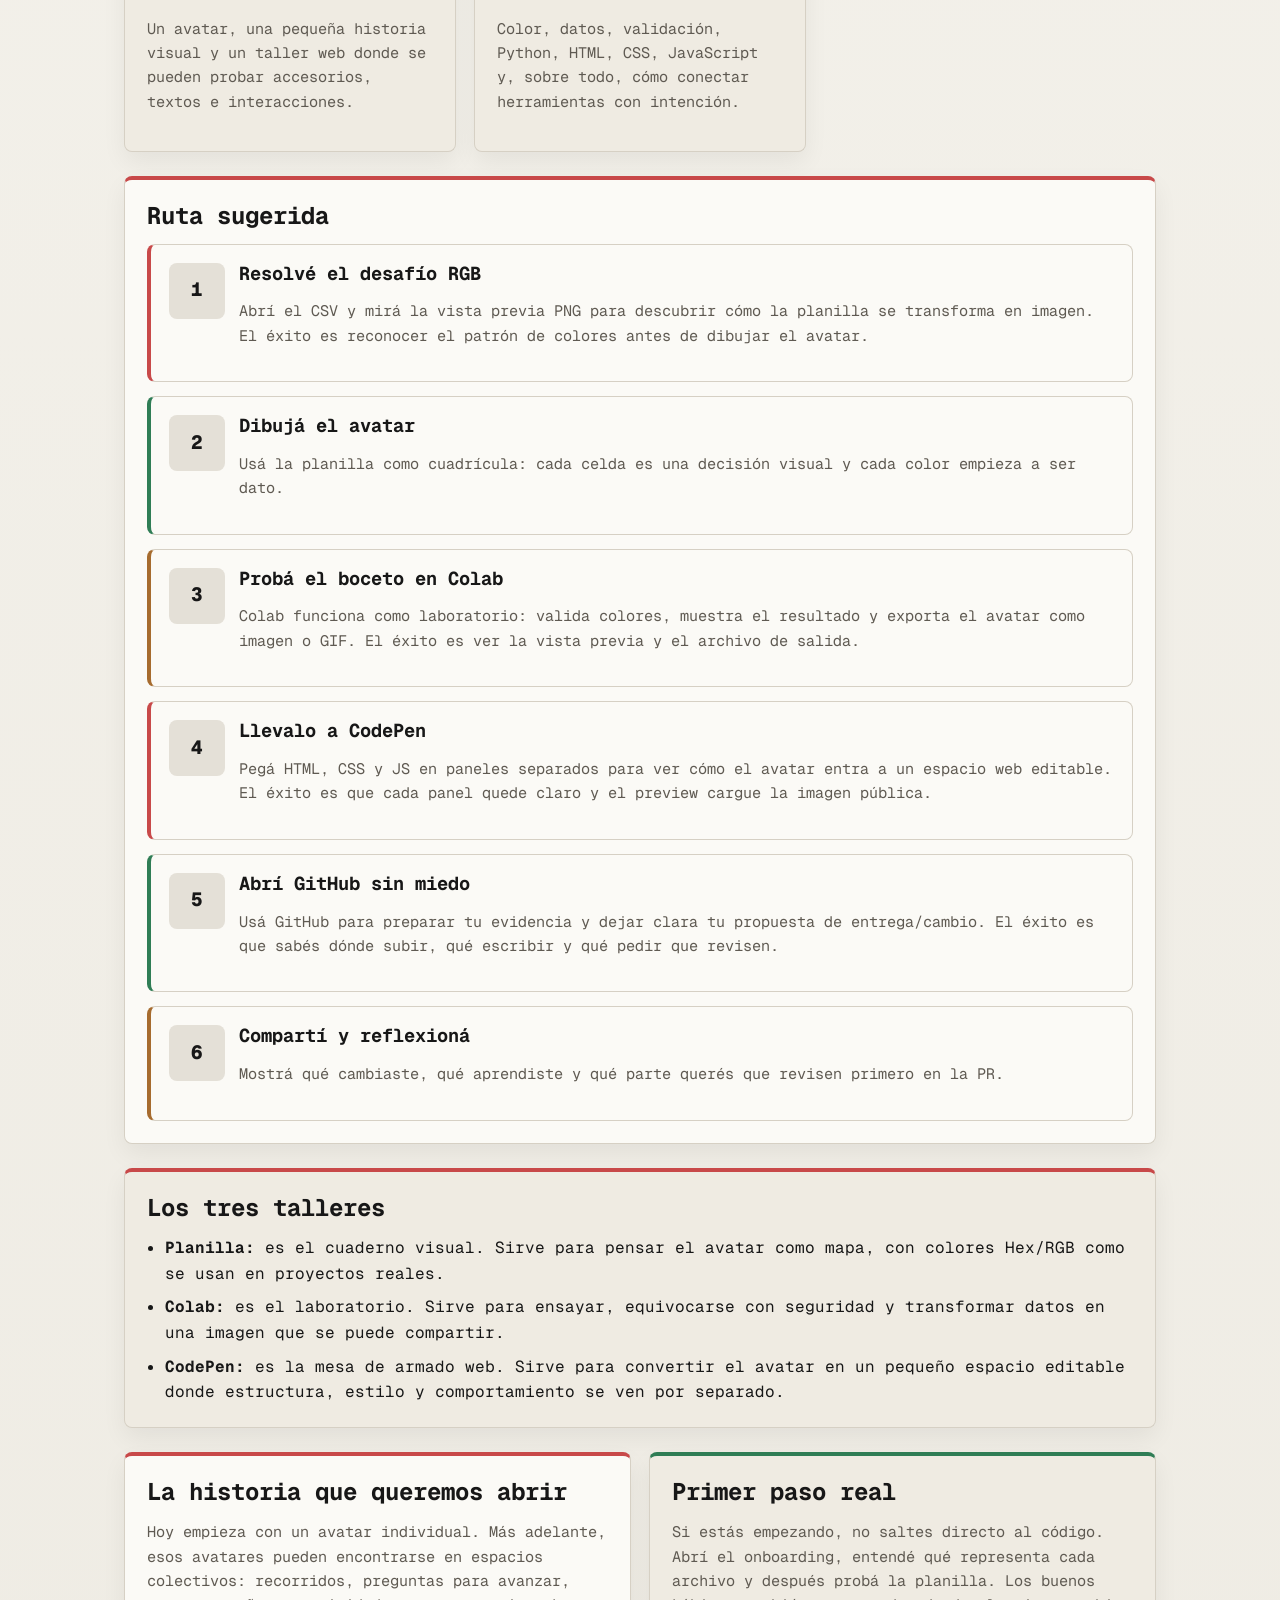
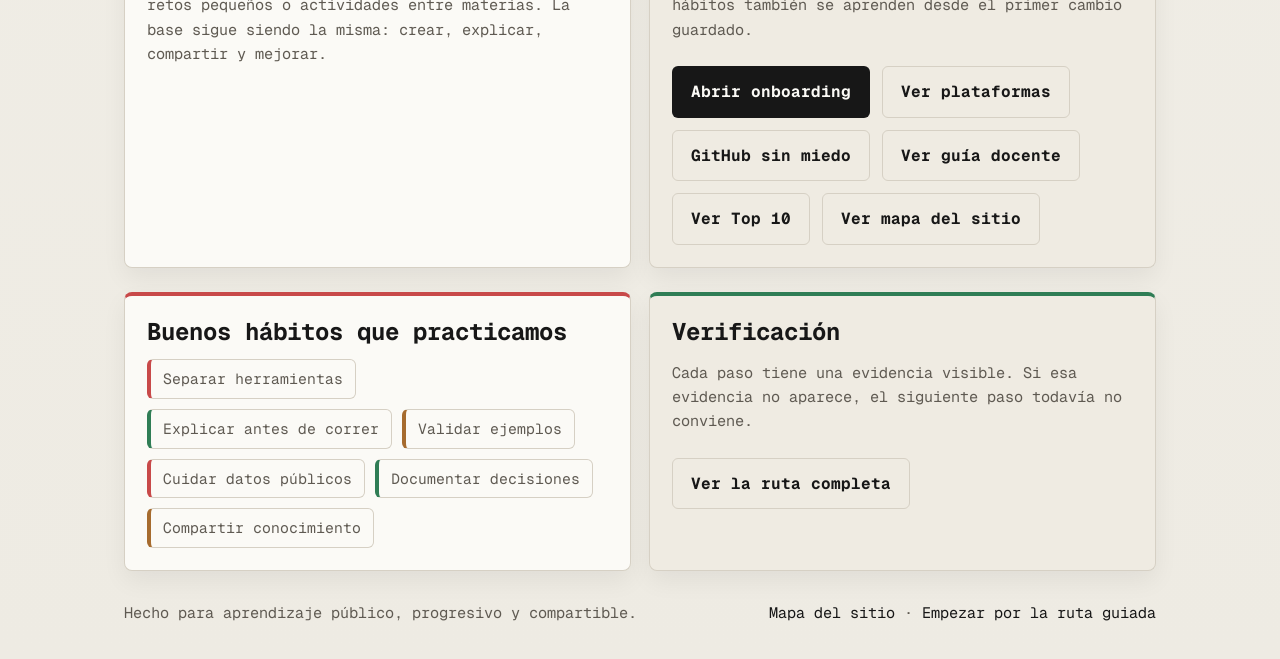
==== commit 04b83af8: "docs: add platform context videos" ====
--- a/index.html
+++ b/index.html
@@ -372,6 +372,7 @@
         <div class="brand">VibePixel Academy BabyStepsTech</div>
         <nav class="nav" aria-label="Navegación principal">
           <a href="onboarding.html">Onboarding</a>
+          <a href="platforms.html">Plataformas</a>
           <a href="colab-onboarding.html">Colab</a>
           <a href="codepen-onboarding.html">CodePen</a>
           <a href="github-onboarding.html">GitHub sin miedo</a>
@@ -393,6 +394,7 @@
           </p>
           <div class="actions">
             <a class="button primary" href="onboarding.html">Abrir onboarding</a>
+            <a class="button secondary" href="platforms.html">Ver plataformas</a>
             <a class="button secondary" href="artifacts/rgb-discovery/rgb-discovery.html">Abrir desafío RGB</a>
             <a class="button secondary" href="colab-onboarding.html">Ir a Colab</a>
             <a class="button secondary" href="github-onboarding.html">GitHub sin miedo</a>
@@ -519,6 +521,7 @@
             </p>
             <div class="actions">
               <a class="button primary" href="onboarding.html">Abrir onboarding</a>
+              <a class="button secondary" href="platforms.html">Ver plataformas</a>
               <a class="button secondary" href="github-onboarding.html">GitHub sin miedo</a>
               <a class="button secondary" href="https://github.com/HaroldSthid/VibePixel-AcademyBabyStepsTech/blob/main/docs/teacher-flow.md">Ver guía docente</a>
               <a class="button secondary" href="top10.html">Ver Top 10</a>
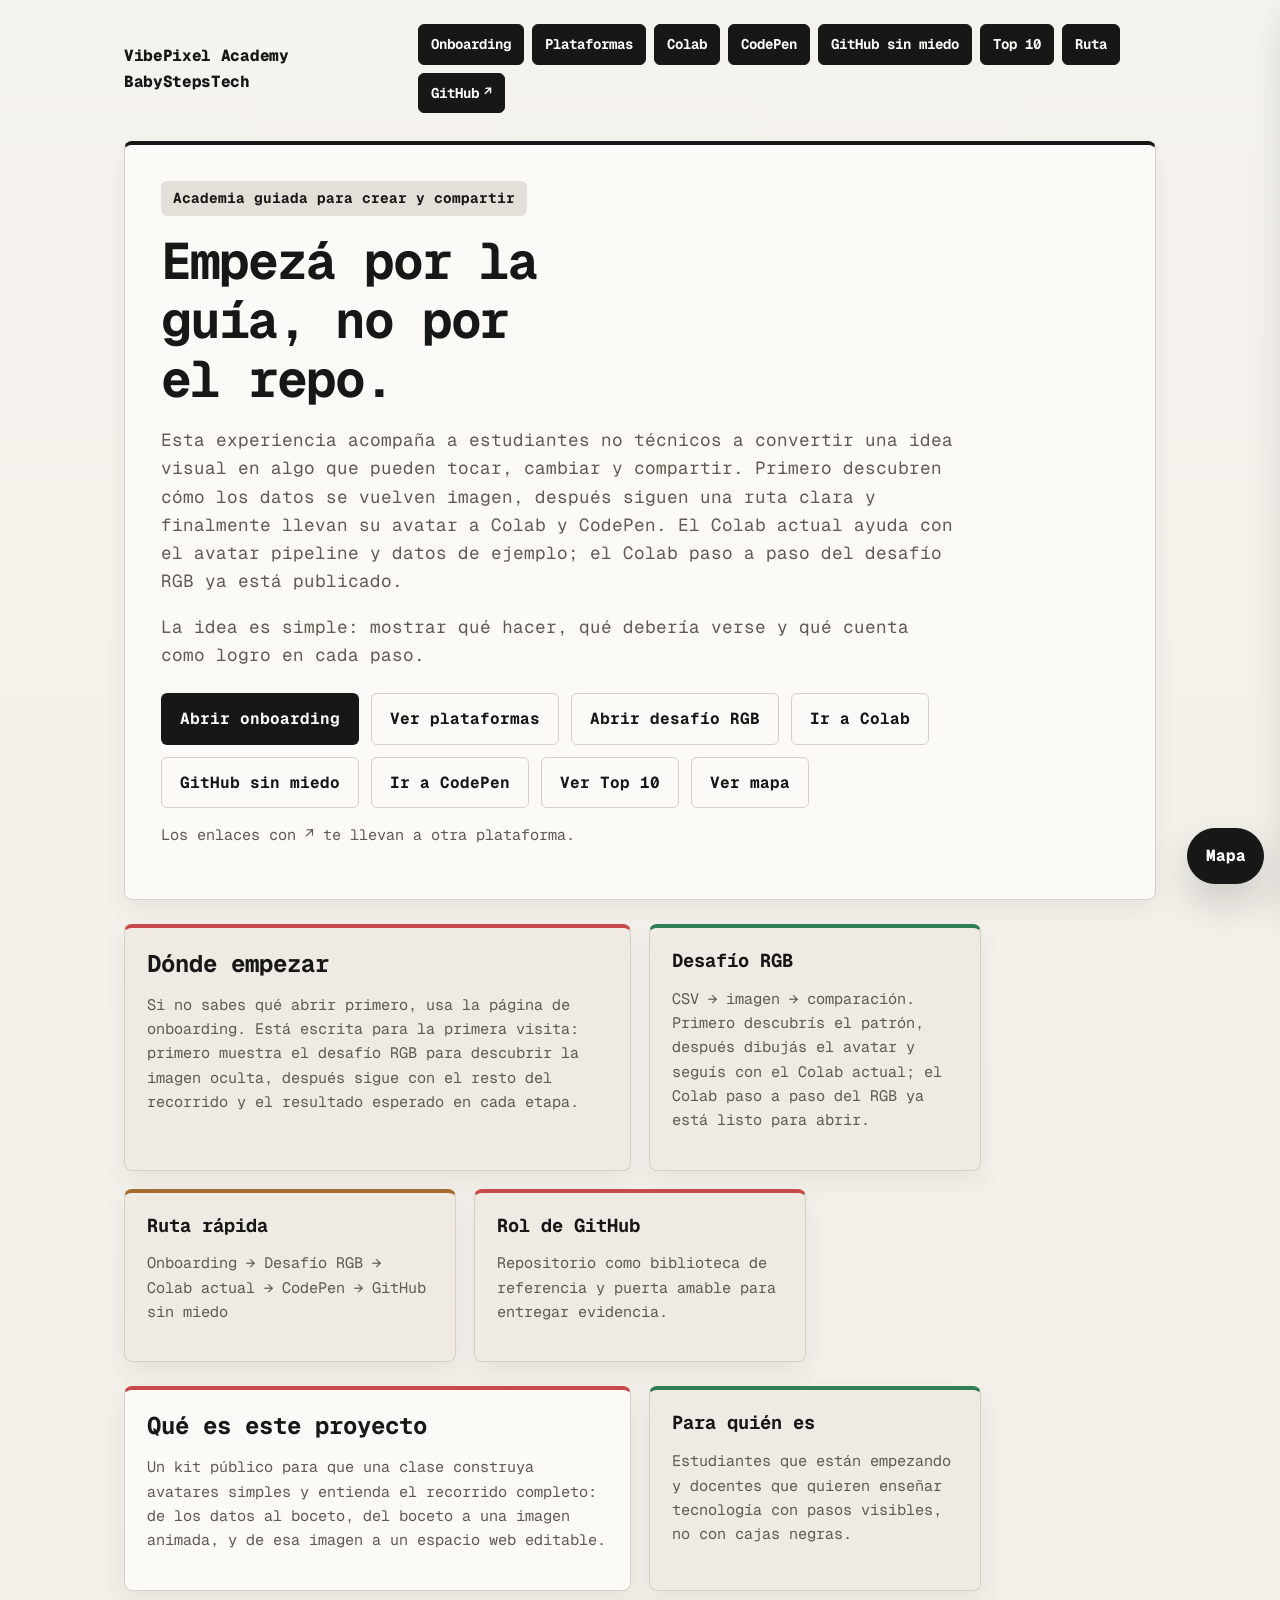
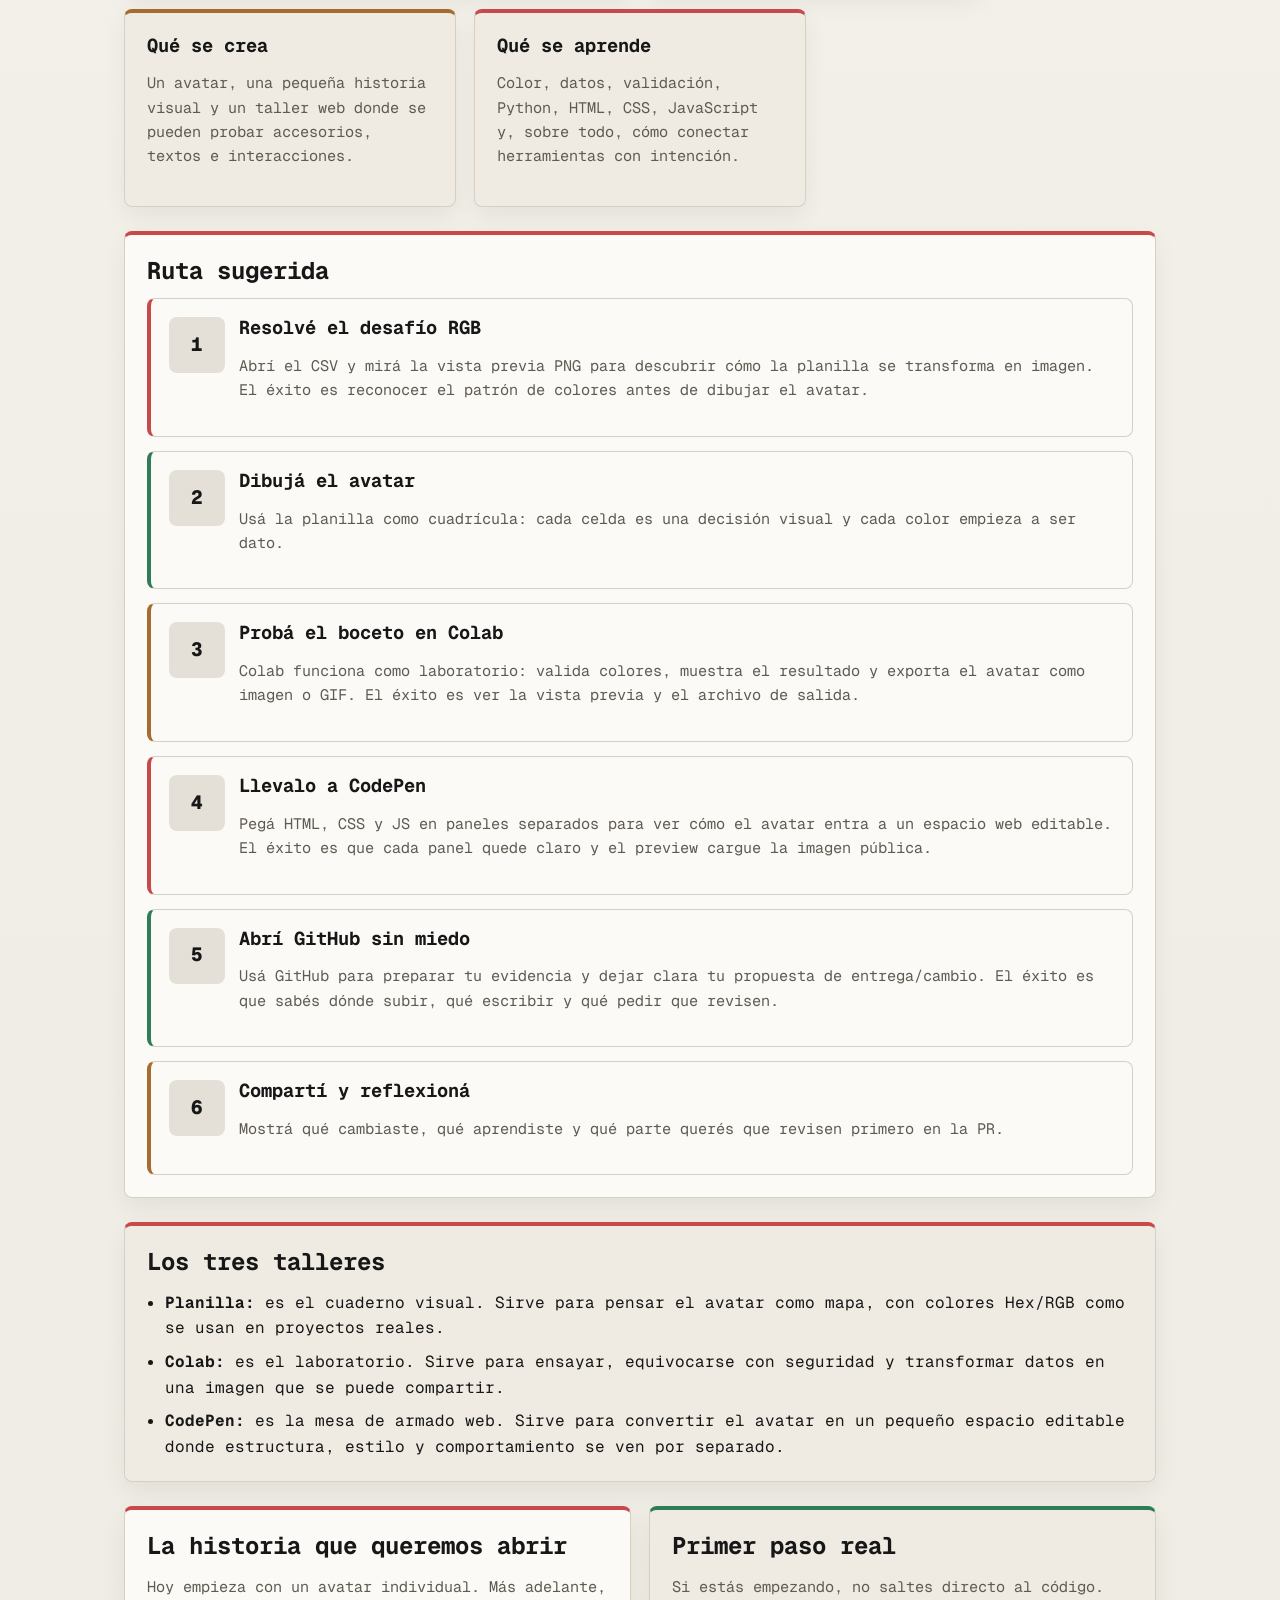
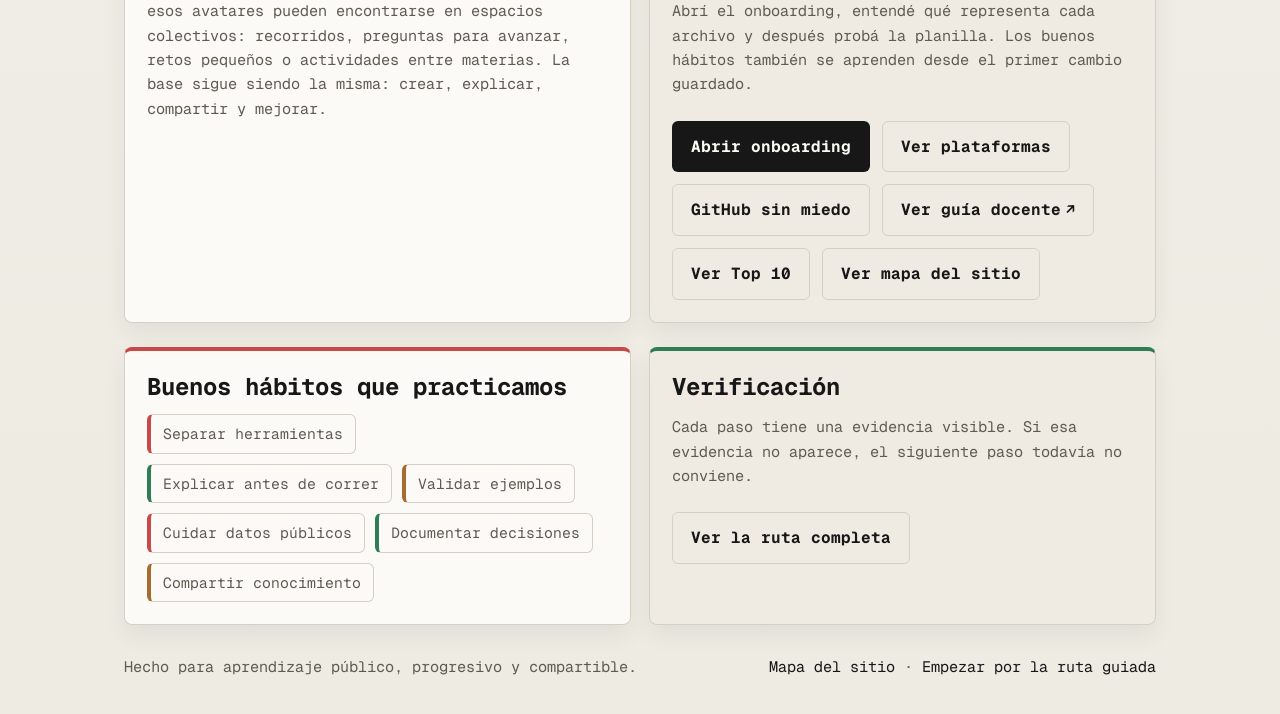
==== commit 705364fc: "docs: clarify external platform links" ====
--- a/index.html
+++ b/index.html
@@ -378,7 +378,7 @@
           <a href="github-onboarding.html">GitHub sin miedo</a>
           <a href="top10.html">Top 10</a>
           <a href="#ruta">Ruta</a>
-          <a href="https://github.com/HaroldSthid/VibePixel-AcademyBabyStepsTech">GitHub</a>
+          <a href="https://github.com/HaroldSthid/VibePixel-AcademyBabyStepsTech" class="external-link">GitHub <span aria-hidden="true" class="external-link__icon">↗</span><span class="external-link__sr-only">. Abre otra plataforma.</span></a>
         </nav>
       </header>
 
@@ -402,6 +402,7 @@
             <a class="button secondary" href="top10.html">Ver Top 10</a>
             <a class="button secondary" href="sitemap.html">Ver mapa</a>
           </div>
+          <p class="meta">Los enlaces con ↗ te llevan a otra plataforma.</p>
         </section>
 
         <section class="section grid cards" aria-labelledby="start-title">
@@ -523,7 +524,7 @@
               <a class="button primary" href="onboarding.html">Abrir onboarding</a>
               <a class="button secondary" href="platforms.html">Ver plataformas</a>
               <a class="button secondary" href="github-onboarding.html">GitHub sin miedo</a>
-              <a class="button secondary" href="https://github.com/HaroldSthid/VibePixel-AcademyBabyStepsTech/blob/main/docs/teacher-flow.md">Ver guía docente</a>
+              <a class="button secondary external-link" href="https://github.com/HaroldSthid/VibePixel-AcademyBabyStepsTech/blob/main/docs/teacher-flow.md">Ver guía docente <span aria-hidden="true" class="external-link__icon">↗</span><span class="external-link__sr-only">. Abre otra plataforma.</span></a>
               <a class="button secondary" href="top10.html">Ver Top 10</a>
               <a class="button secondary" href="sitemap.html">Ver mapa del sitio</a>
             </div>
--- a/assets/site-map.css
+++ b/assets/site-map.css
@@ -167,12 +167,20 @@
 }
 
 .site-map__tree-item {
-  padding: 0.85rem 0.9rem;
+  padding: 0.7rem 0.8rem;
+  background: rgba(255, 255, 255, 0.72);
+  box-shadow: none;
 }
 
 .site-map__tree-item--current {
   border-color: var(--site-map-brand);
   box-shadow: inset 0 0 0 1px var(--site-map-brand);
+  background: #fff;
+}
+
+.site-map__tree-main {
+  display: grid;
+  gap: 0.4rem;
 }
 
 .site-map__link {
@@ -190,6 +198,39 @@
   text-underline-offset: 0.18em;
 }
 
+.site-map__details {
+  margin: 0;
+}
+
+.site-map__details > summary {
+  list-style: none;
+  cursor: pointer;
+  color: var(--site-map-muted);
+  font-size: 0.82rem;
+  font-weight: 700;
+}
+
+.site-map__details > summary::-webkit-details-marker {
+  display: none;
+}
+
+.site-map__details-body {
+  display: grid;
+  gap: 0.35rem;
+  margin-top: 0.45rem;
+  color: var(--site-map-muted);
+  font-size: 0.84rem;
+}
+
+.site-map__details-body p {
+  margin: 0;
+}
+
+.site-map__details-note {
+  padding-left: 0.75rem;
+  border-left: 2px solid var(--site-map-border);
+}
+
 .site-map__badge {
   display: inline-flex;
   align-items: center;
@@ -206,48 +247,6 @@
   color: var(--site-map-brand);
 }
 
-.site-map__hint {
-  margin: 0.4rem 0 0;
-  color: var(--site-map-muted);
-  font-size: 0.9rem;
-}
-
-.site-map__alert {
-  display: flex;
-  gap: 0.7rem;
-  align-items: flex-start;
-  margin-top: 0.65rem;
-  padding: 0.8rem 0.9rem;
-  border-left: 4px solid #a46a00;
-  border-radius: 12px;
-  background: #fff6e3;
-  color: #6b4700;
-}
-
-.site-map__alert-icon {
-  flex: 0 0 auto;
-  width: 1.05rem;
-  height: 1.05rem;
-  margin-top: 0.1rem;
-}
-
-.site-map__alert-body {
-  min-width: 0;
-}
-
-.site-map__alert-title {
-  display: block;
-  margin-bottom: 0.1rem;
-  font-size: 0.85rem;
-  font-weight: 800;
-}
-
-.site-map__alert-text {
-  margin: 0;
-  font-size: 0.84rem;
-  color: inherit;
-}
-
 .site-map__secondary {
   padding: 0.85rem 0.9rem;
 }
@@ -265,6 +264,29 @@
 
 .site-map__secondary-links a {
   color: var(--site-map-text);
+}
+
+.external-link {
+  display: inline-flex;
+  align-items: center;
+  gap: 0.3rem;
+}
+
+.external-link__icon {
+  font-size: 0.95em;
+  line-height: 1;
+}
+
+.external-link__sr-only {
+  position: absolute;
+  width: 1px;
+  height: 1px;
+  padding: 0;
+  margin: -1px;
+  overflow: hidden;
+  clip-path: inset(50%);
+  white-space: nowrap;
+  border: 0;
 }
 
 @media (max-width: 720px) {
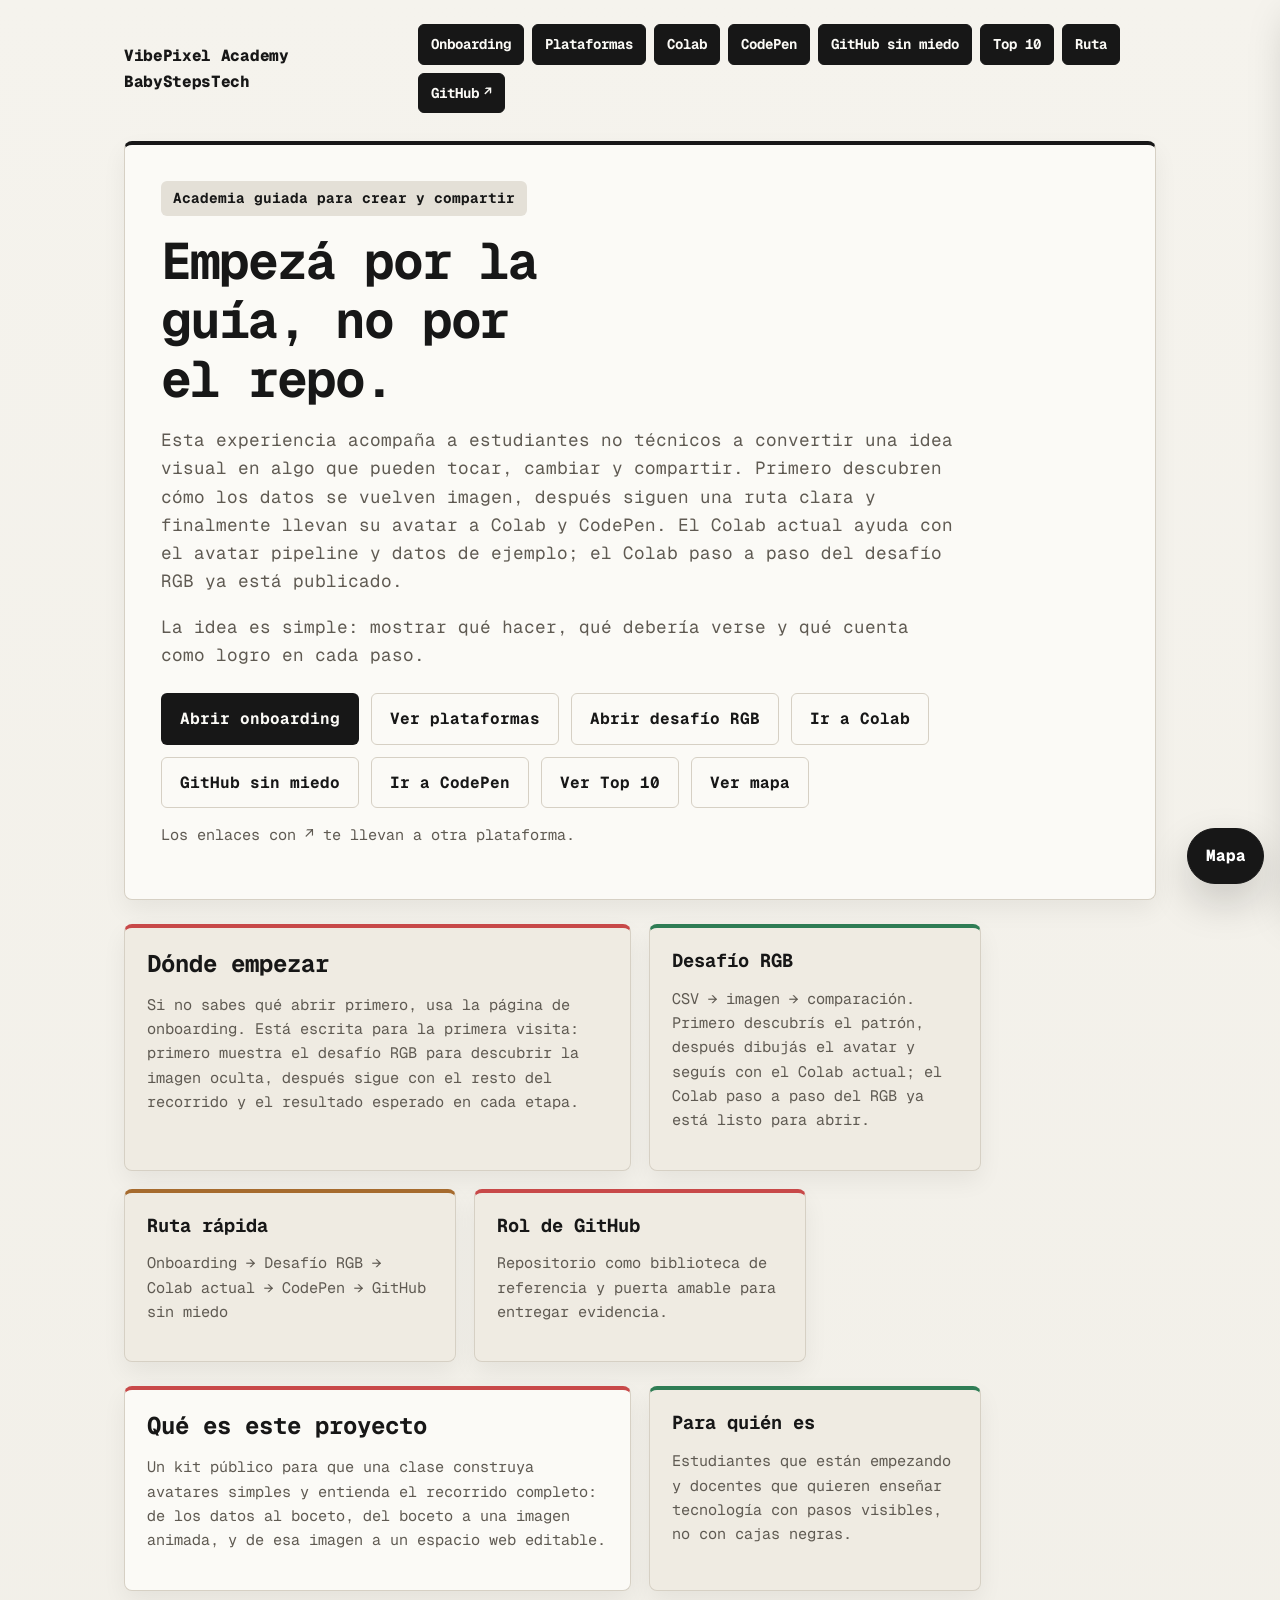
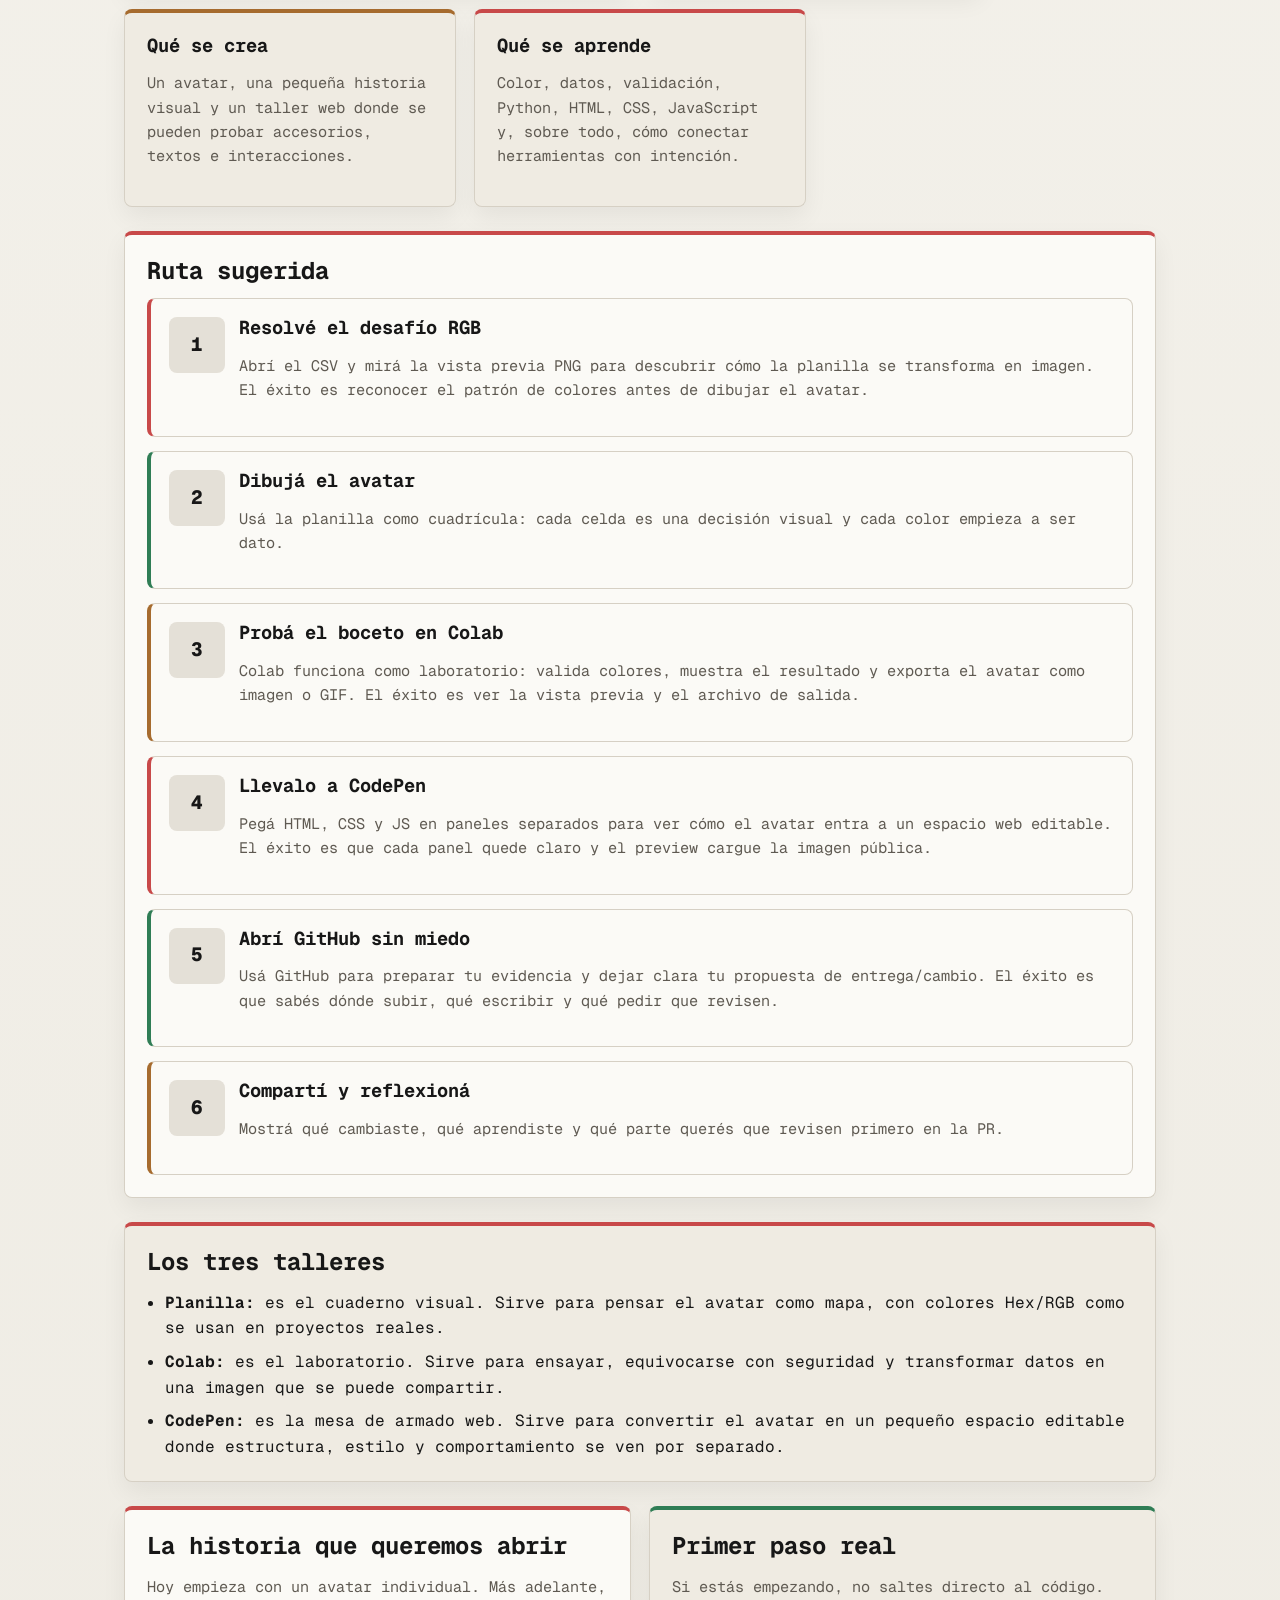
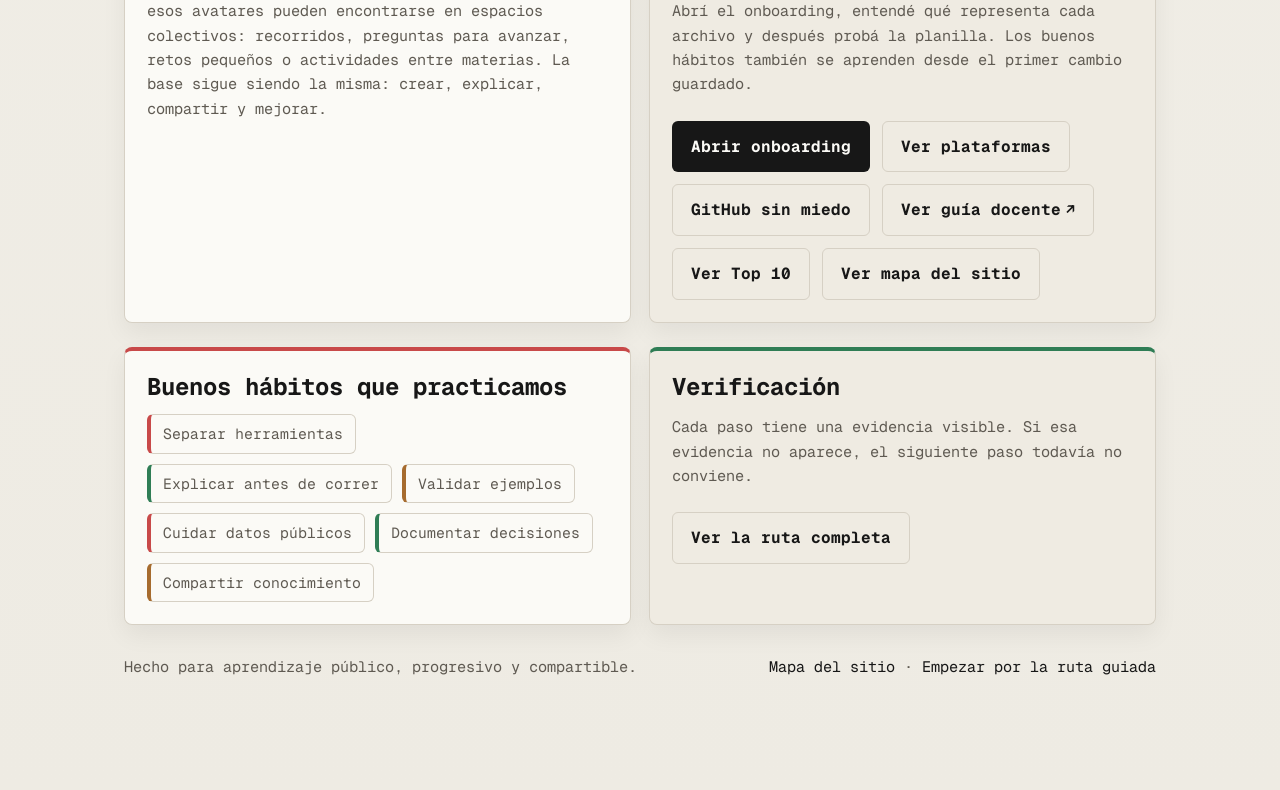
==== commit 76f968c1: "docs: extract shared learning site styles" ====
--- a/index.html
+++ b/index.html
@@ -9,360 +9,14 @@
       content="Una experiencia guiada para empezar sin miedo: onboarding, Colab y CodePen para aprender paso a paso."
     />
     <link rel="stylesheet" href="assets/site-map.css" />
+    <link rel="stylesheet" href="assets/learning-site.css" />
     <style>
-      @import url("https://fonts.googleapis.com/css2?family=Geist+Mono:wght@400;500;700;800&display=swap");
-
-      :root {
-        color-scheme: light;
-        --bg: #f4f2eb;
-        --surface: #fbfaf6;
-        --surface-alt: #efebe2;
-        --text: #171717;
-        --muted: #5f5a52;
-        --brand: #171717;
-        --brand-soft: #e4e0d7;
-        --border: #d6d0c4;
-        --accent-red: #c84949;
-        --accent-green: #2f7d55;
-        --accent-amber: #a66b2e;
-        --shadow: 0 10px 24px rgba(17, 17, 17, 0.06);
-        --radius: 8px;
-        --max: 1080px;
-      }
-
-      * {
-        box-sizing: border-box;
-      }
-
-      html {
-        scroll-behavior: smooth;
-      }
-
-      body {
-        margin: 0;
-        font-family: "Geist Mono", ui-monospace, SFMono-Regular, Menlo, Monaco, Consolas, monospace;
-        color: var(--text);
-        line-height: 1.6;
-        background: linear-gradient(180deg, #f5f3ed 0%, #eeebe3 100%);
-      }
-
-      a {
-        color: var(--brand);
-        text-decoration: underline;
-        text-decoration-thickness: 1px;
-        text-underline-offset: 0.18em;
+      h1 {
+        max-width: 13ch;
       }
 
       a:hover {
         text-decoration-thickness: 2px;
-      }
-
-      a:focus-visible,
-      .button:focus-visible {
-        outline: 2px solid var(--brand);
-        outline-offset: 3px;
-      }
-
-      .shell {
-        max-width: var(--max);
-        margin: 0 auto;
-        padding: 24px;
-      }
-
-      .topbar,
-      .footer {
-        display: flex;
-        justify-content: space-between;
-        gap: 16px;
-        align-items: center;
-      }
-
-      .topbar {
-        margin-bottom: 28px;
-      }
-
-      .brand {
-        font-weight: 800;
-        letter-spacing: -0.02em;
-      }
-
-      .nav {
-        display: flex;
-        flex-wrap: wrap;
-        gap: 8px;
-      }
-
-      .nav a,
-      .button,
-      .footer a {
-        text-decoration: none;
-      }
-
-      .nav a {
-        display: inline-flex;
-        align-items: center;
-        min-height: 36px;
-        padding: 8px 12px;
-        border: 1px solid var(--brand);
-        border-radius: 6px;
-        background: var(--brand);
-        color: var(--surface);
-        font-size: 0.88rem;
-        font-weight: 700;
-        transition: background 160ms ease, color 160ms ease, transform 160ms ease;
-      }
-
-      .nav a:hover,
-      .nav a:focus-visible {
-        background: #000;
-        color: #fff;
-        text-decoration: none;
-        transform: translateY(-1px);
-      }
-
-      .hero,
-      .card {
-        background: var(--surface);
-        border: 1px solid var(--border);
-        border-top: 4px solid var(--brand);
-        border-radius: var(--radius);
-        box-shadow: var(--shadow);
-      }
-
-      .hero {
-        padding: 36px;
-      }
-
-      .eyebrow {
-        display: inline-flex;
-        align-items: center;
-        gap: 8px;
-        margin: 0;
-        padding: 6px 12px;
-        border-radius: 6px;
-        background: var(--brand-soft);
-        color: var(--brand);
-        font-size: 0.9rem;
-        font-weight: 700;
-      }
-
-      h1,
-      h2,
-      h3 {
-        margin: 0 0 14px;
-        line-height: 1.15;
-      }
-
-      h1 {
-        max-width: 13ch;
-        margin-top: 16px;
-        font-size: clamp(2.2rem, 4vw, 4rem);
-        letter-spacing: -0.04em;
-      }
-
-      .lead {
-        max-width: 72ch;
-        color: var(--muted);
-        font-size: 1.1rem;
-      }
-
-      .actions {
-        display: flex;
-        flex-wrap: wrap;
-        gap: 12px;
-        margin-top: 24px;
-      }
-
-      .button {
-        display: inline-flex;
-        align-items: center;
-        justify-content: center;
-        padding: 12px 18px;
-        border: 1px solid transparent;
-        border-radius: 6px;
-        font-weight: 700;
-      }
-
-      .button.primary {
-        background: var(--brand);
-        color: var(--surface);
-      }
-
-      .button.secondary {
-        border-color: var(--border);
-        color: var(--text);
-      }
-
-      .button:hover,
-      .button:focus-visible {
-        text-decoration: none;
-      }
-
-      .section {
-        margin-top: 24px;
-      }
-
-      .grid {
-        display: grid;
-        gap: 18px;
-      }
-
-      .grid.cards {
-        grid-template-columns: repeat(12, minmax(0, 1fr));
-      }
-
-      .card {
-        grid-column: span 4;
-        padding: 22px;
-      }
-
-      .card:nth-of-type(3n + 1) {
-        border-top-color: var(--accent-red);
-      }
-
-      .card:nth-of-type(3n + 2) {
-        border-top-color: var(--accent-green);
-      }
-
-      .card:nth-of-type(3n) {
-        border-top-color: var(--accent-amber);
-      }
-
-      .card.wide {
-        grid-column: span 6;
-      }
-
-      .card.full {
-        grid-column: 1 / -1;
-      }
-
-      .card.soft {
-        background: var(--surface-alt);
-      }
-
-      .section-title {
-        font-size: 1.5rem;
-      }
-
-      .meta {
-        color: var(--muted);
-        font-size: 0.95rem;
-      }
-
-      .list {
-        margin: 0;
-        padding-left: 18px;
-      }
-
-      .list li + li {
-        margin-top: 8px;
-      }
-
-      .timeline {
-        display: grid;
-        gap: 14px;
-      }
-
-      .step {
-        display: grid;
-        grid-template-columns: 56px 1fr;
-        gap: 14px;
-        align-items: start;
-        padding: 18px;
-        border: 1px solid var(--border);
-        border-left: 4px solid var(--brand);
-        border-radius: var(--radius);
-        background: var(--surface);
-      }
-
-      .step:nth-child(3n + 1) {
-        border-left-color: var(--accent-red);
-      }
-
-      .step:nth-child(3n + 2) {
-        border-left-color: var(--accent-green);
-      }
-
-      .step:nth-child(3n) {
-        border-left-color: var(--accent-amber);
-      }
-
-      .step-number {
-        display: grid;
-        width: 56px;
-        height: 56px;
-        place-items: center;
-        border-radius: 8px;
-        background: var(--brand-soft);
-        color: var(--brand);
-        font-size: 1.2rem;
-        font-weight: 800;
-      }
-
-      .pill-row {
-        display: flex;
-        flex-wrap: wrap;
-        gap: 10px;
-      }
-
-      .pill {
-        padding: 7px 12px;
-        border: 1px solid var(--border);
-        border-left: 4px solid var(--brand);
-        border-radius: 6px;
-        background: var(--surface);
-        color: var(--muted);
-        font-size: 0.92rem;
-      }
-
-      .pill:nth-child(3n + 1) {
-        border-left-color: var(--accent-red);
-      }
-
-      .pill:nth-child(3n + 2) {
-        border-left-color: var(--accent-green);
-      }
-
-      .pill:nth-child(3n) {
-        border-left-color: var(--accent-amber);
-      }
-
-      .footer {
-        margin: 30px 0 10px;
-        color: var(--muted);
-        font-size: 0.95rem;
-      }
-
-      @media (max-width: 860px) {
-        .card,
-        .card.wide {
-          grid-column: 1 / -1;
-        }
-
-        .topbar,
-        .footer {
-          flex-direction: column;
-          align-items: flex-start;
-        }
-
-        .hero {
-          padding: 24px;
-        }
-      }
-
-      @media (max-width: 600px) {
-        .shell {
-          padding: 16px;
-        }
-
-        .step {
-          grid-template-columns: 1fr;
-        }
-
-        .step-number {
-          width: 48px;
-          height: 48px;
-        }
       }
     </style>
   </head>
--- a/assets/site-map.css
+++ b/assets/site-map.css
@@ -11,6 +11,10 @@
   --site-map-border: var(--border, #d6d0c4);
   --site-map-brand: var(--brand, #171717);
   --site-map-shadow: 0 18px 40px rgba(17, 17, 17, 0.18);
+}
+
+body[data-site-key] {
+  padding-bottom: calc(4.75rem + env(safe-area-inset-bottom));
 }
 
 .site-map__toggle {
@@ -290,6 +294,10 @@
 }
 
 @media (max-width: 720px) {
+  body[data-site-key] {
+    padding-bottom: calc(5.5rem + env(safe-area-inset-bottom));
+  }
+
   .site-map__drawer {
     width: min(100vw, 30rem);
   }
--- a/assets/learning-site.css
+++ b/assets/learning-site.css
@@ -0,0 +1,349 @@
+@import url("https://fonts.googleapis.com/css2?family=Geist+Mono:wght@400;500;700;800&display=swap");
+
+:root {
+  color-scheme: light;
+  --bg: #f4f2eb;
+  --surface: #fbfaf6;
+  --surface-alt: #efebe2;
+  --text: #171717;
+  --muted: #5f5a52;
+  --brand: #171717;
+  --brand-soft: #e4e0d7;
+  --border: #d6d0c4;
+  --accent-red: #c84949;
+  --accent-green: #2f7d55;
+  --accent-amber: #a66b2e;
+  --shadow: 0 10px 24px rgba(17, 17, 17, 0.06);
+  --radius: 8px;
+  --max: 1080px;
+}
+
+* {
+  box-sizing: border-box;
+}
+
+html {
+  scroll-behavior: smooth;
+}
+
+body {
+  margin: 0;
+  font-family: "Geist Mono", ui-monospace, SFMono-Regular, Menlo, Monaco, Consolas, monospace;
+  color: var(--text);
+  line-height: 1.6;
+  background: linear-gradient(180deg, #f5f3ed 0%, #eeebe3 100%);
+}
+
+a {
+  color: var(--brand);
+  text-decoration: underline;
+  text-decoration-thickness: 1px;
+  text-underline-offset: 0.18em;
+}
+
+a:focus-visible,
+.button:focus-visible {
+  outline: 2px solid var(--brand);
+  outline-offset: 3px;
+}
+
+img {
+  max-width: 100%;
+  display: block;
+}
+
+.shell {
+  max-width: var(--max);
+  margin: 0 auto;
+  padding: 24px;
+}
+
+.topbar,
+.footer {
+  display: flex;
+  justify-content: space-between;
+  gap: 16px;
+  align-items: center;
+}
+
+.topbar {
+  margin-bottom: 28px;
+}
+
+.brand {
+  font-weight: 800;
+  letter-spacing: -0.02em;
+}
+
+.nav {
+  display: flex;
+  flex-wrap: wrap;
+  gap: 8px;
+}
+
+.nav a,
+.button,
+.footer a {
+  text-decoration: none;
+}
+
+.nav a {
+  display: inline-flex;
+  align-items: center;
+  min-height: 36px;
+  padding: 8px 12px;
+  border: 1px solid var(--brand);
+  border-radius: 6px;
+  background: var(--brand);
+  color: var(--surface);
+  font-size: 0.88rem;
+  font-weight: 700;
+  transition: background 160ms ease, color 160ms ease, transform 160ms ease;
+}
+
+.nav a:hover,
+.nav a:focus-visible {
+  background: #000;
+  color: #fff;
+  text-decoration: none;
+  transform: translateY(-1px);
+}
+
+.hero,
+.card {
+  background: var(--surface);
+  border: 1px solid var(--border);
+  border-top: 4px solid var(--brand);
+  border-radius: var(--radius);
+  box-shadow: var(--shadow);
+}
+
+.hero {
+  padding: 36px;
+}
+
+.eyebrow {
+  display: inline-flex;
+  align-items: center;
+  gap: 8px;
+  margin: 0;
+  padding: 6px 12px;
+  border-radius: 6px;
+  background: var(--brand-soft);
+  color: var(--brand);
+  font-size: 0.9rem;
+  font-weight: 700;
+}
+
+h1,
+h2,
+h3 {
+  margin: 0 0 14px;
+  line-height: 1.15;
+}
+
+h1 {
+  margin-top: 16px;
+  font-size: clamp(2.2rem, 4vw, 4rem);
+  letter-spacing: -0.04em;
+}
+
+.lead {
+  max-width: 72ch;
+  color: var(--muted);
+  font-size: 1.1rem;
+}
+
+.actions {
+  display: flex;
+  flex-wrap: wrap;
+  gap: 12px;
+  margin-top: 24px;
+}
+
+.button {
+  display: inline-flex;
+  align-items: center;
+  justify-content: center;
+  padding: 12px 18px;
+  border: 1px solid transparent;
+  border-radius: 6px;
+  font-weight: 700;
+}
+
+.button.primary {
+  background: var(--brand);
+  color: var(--surface);
+}
+
+.button.secondary {
+  border-color: var(--border);
+  color: var(--text);
+}
+
+.section {
+  margin-top: 24px;
+}
+
+.grid {
+  display: grid;
+  gap: 18px;
+}
+
+.grid.cards {
+  grid-template-columns: repeat(12, minmax(0, 1fr));
+}
+
+.card {
+  grid-column: span 4;
+  padding: 22px;
+}
+
+.card:nth-of-type(3n + 1) {
+  border-top-color: var(--accent-red);
+}
+
+.card:nth-of-type(3n + 2) {
+  border-top-color: var(--accent-green);
+}
+
+.card:nth-of-type(3n) {
+  border-top-color: var(--accent-amber);
+}
+
+.card.wide {
+  grid-column: span 6;
+}
+
+.card.full {
+  grid-column: 1 / -1;
+}
+
+.card.soft {
+  background: var(--surface-alt);
+}
+
+.section-title {
+  font-size: 1.5rem;
+}
+
+.meta {
+  color: var(--muted);
+  font-size: 0.95rem;
+}
+
+.list {
+  margin: 0;
+  padding-left: 18px;
+}
+
+.list li + li {
+  margin-top: 8px;
+}
+
+.timeline {
+  display: grid;
+  gap: 14px;
+}
+
+.step {
+  display: grid;
+  grid-template-columns: 56px 1fr;
+  gap: 14px;
+  align-items: start;
+  padding: 18px;
+  border: 1px solid var(--border);
+  border-left: 4px solid var(--brand);
+  border-radius: var(--radius);
+  background: var(--surface);
+}
+
+.step:nth-child(3n + 1) {
+  border-left-color: var(--accent-red);
+}
+
+.step:nth-child(3n + 2) {
+  border-left-color: var(--accent-green);
+}
+
+.step:nth-child(3n) {
+  border-left-color: var(--accent-amber);
+}
+
+.step-number {
+  display: grid;
+  width: 56px;
+  height: 56px;
+  place-items: center;
+  border-radius: 8px;
+  background: var(--brand-soft);
+  color: var(--brand);
+  font-size: 1.2rem;
+  font-weight: 800;
+}
+
+.pill-row {
+  display: flex;
+  flex-wrap: wrap;
+  gap: 10px;
+}
+
+.pill {
+  padding: 7px 12px;
+  border: 1px solid var(--border);
+  border-left: 4px solid var(--brand);
+  border-radius: 6px;
+  background: var(--surface);
+  color: var(--muted);
+  font-size: 0.92rem;
+}
+
+.pill:nth-child(3n + 1) {
+  border-left-color: var(--accent-red);
+}
+
+.pill:nth-child(3n + 2) {
+  border-left-color: var(--accent-green);
+}
+
+.pill:nth-child(3n) {
+  border-left-color: var(--accent-amber);
+}
+
+.footer {
+  margin: 30px 0 10px;
+  color: var(--muted);
+  font-size: 0.95rem;
+}
+
+@media (max-width: 860px) {
+  .card,
+  .card.wide {
+    grid-column: 1 / -1;
+  }
+
+  .topbar,
+  .footer {
+    flex-direction: column;
+    align-items: flex-start;
+  }
+
+  .hero {
+    padding: 24px;
+  }
+}
+
+@media (max-width: 600px) {
+  .shell {
+    padding: 16px;
+  }
+
+  .step {
+    grid-template-columns: 1fr;
+  }
+
+  .step-number {
+    width: 48px;
+    height: 48px;
+  }
+}
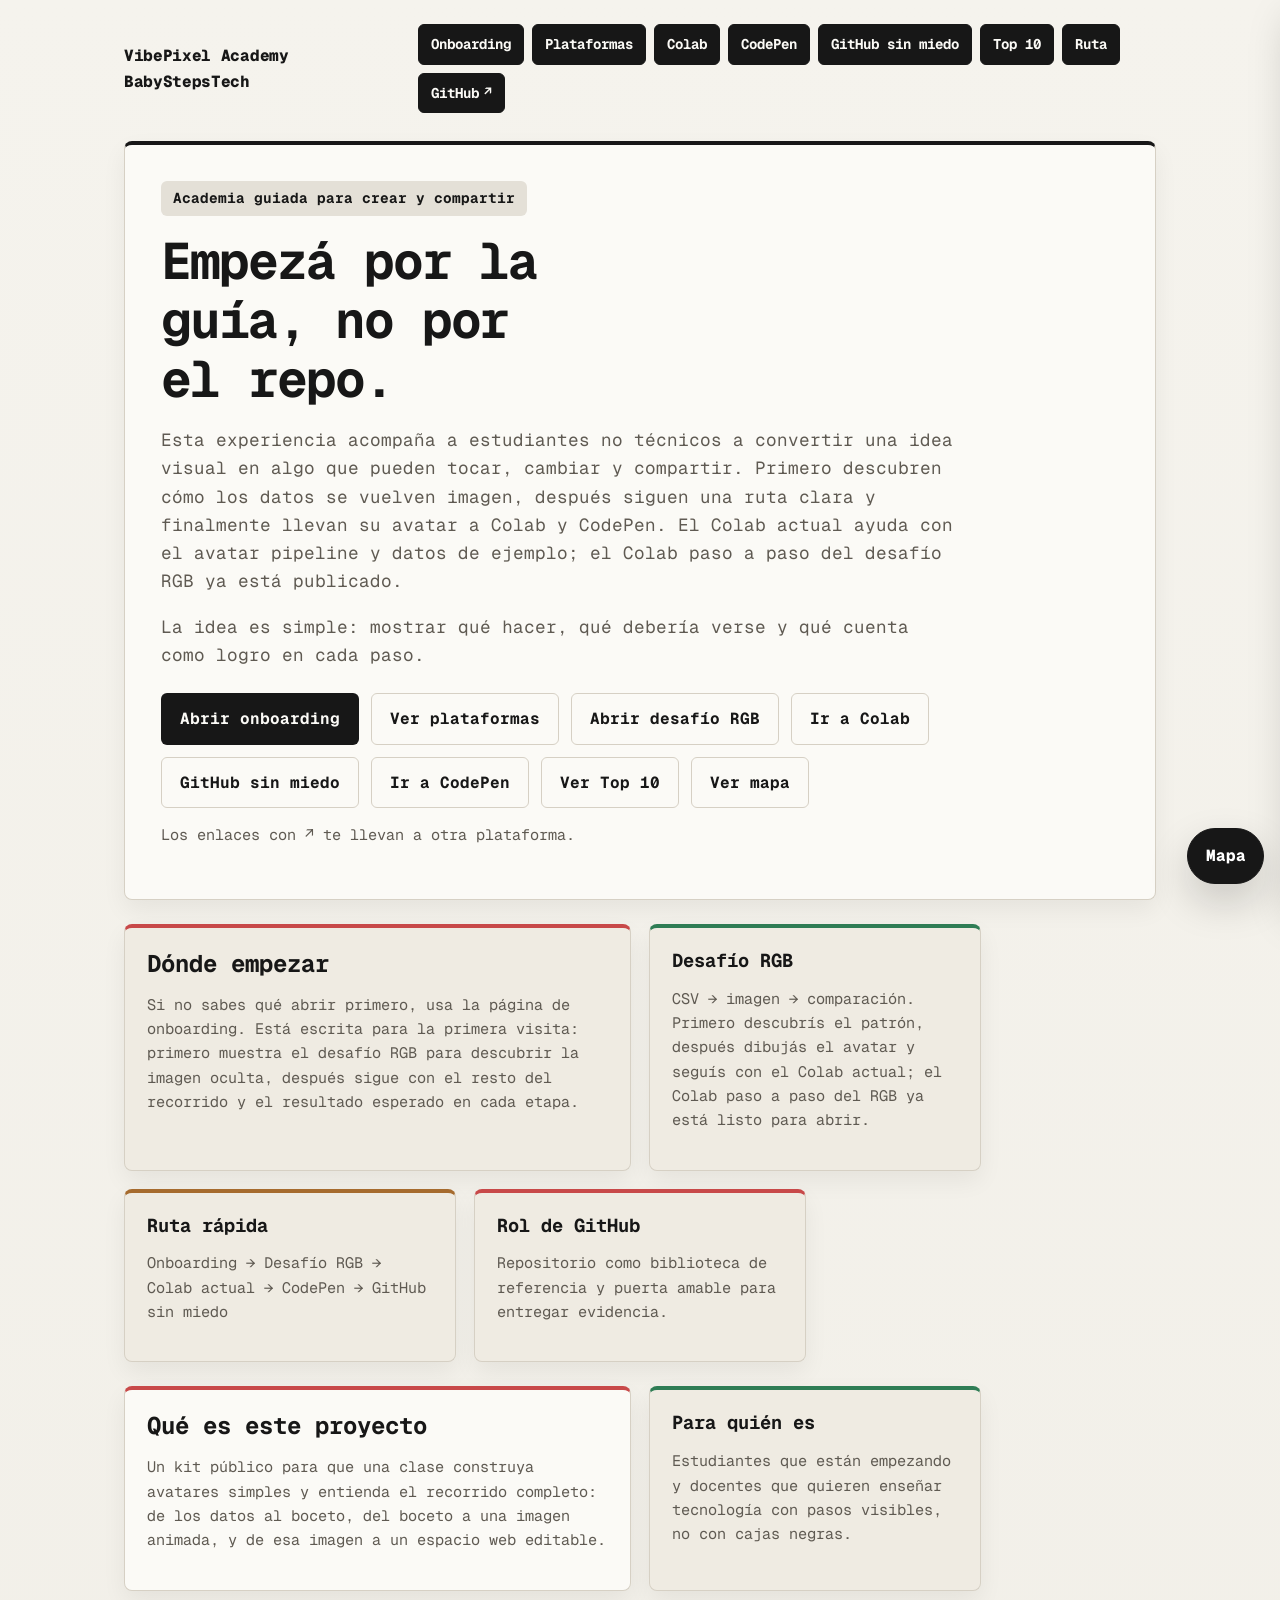
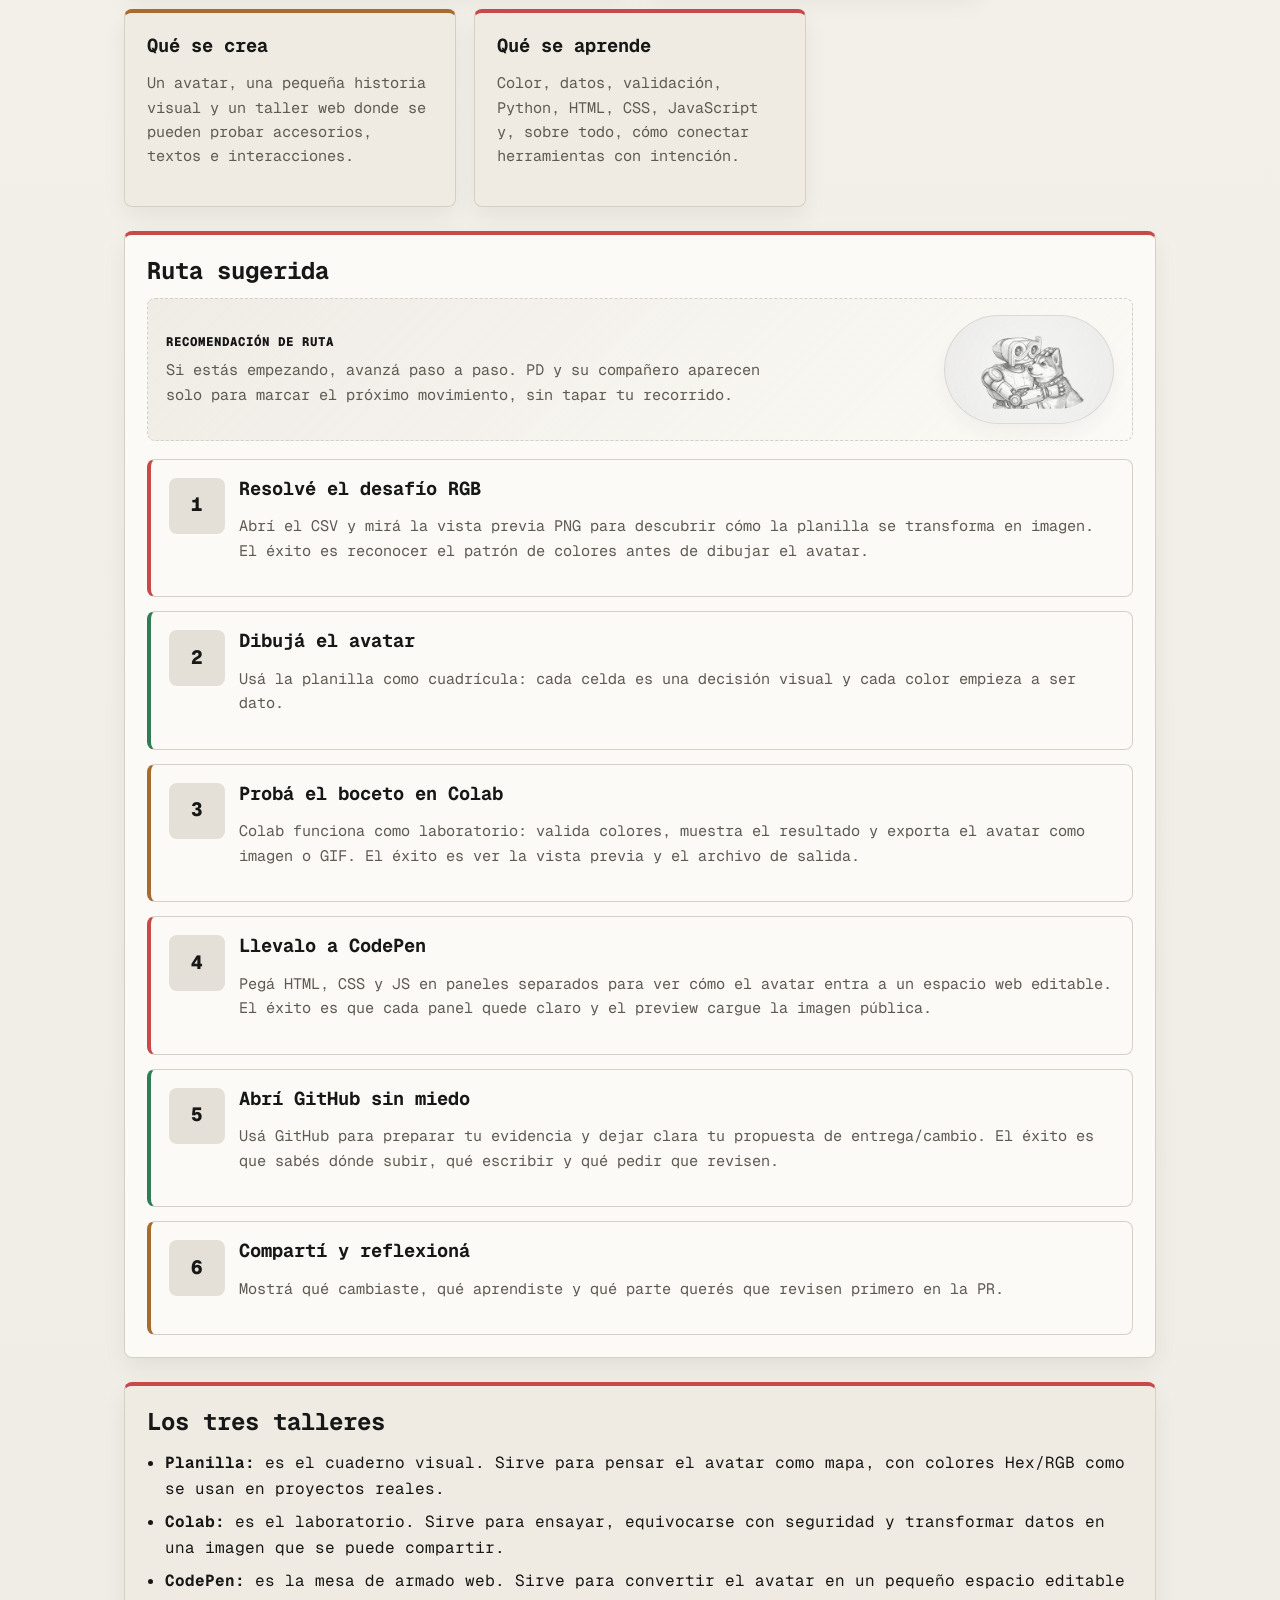
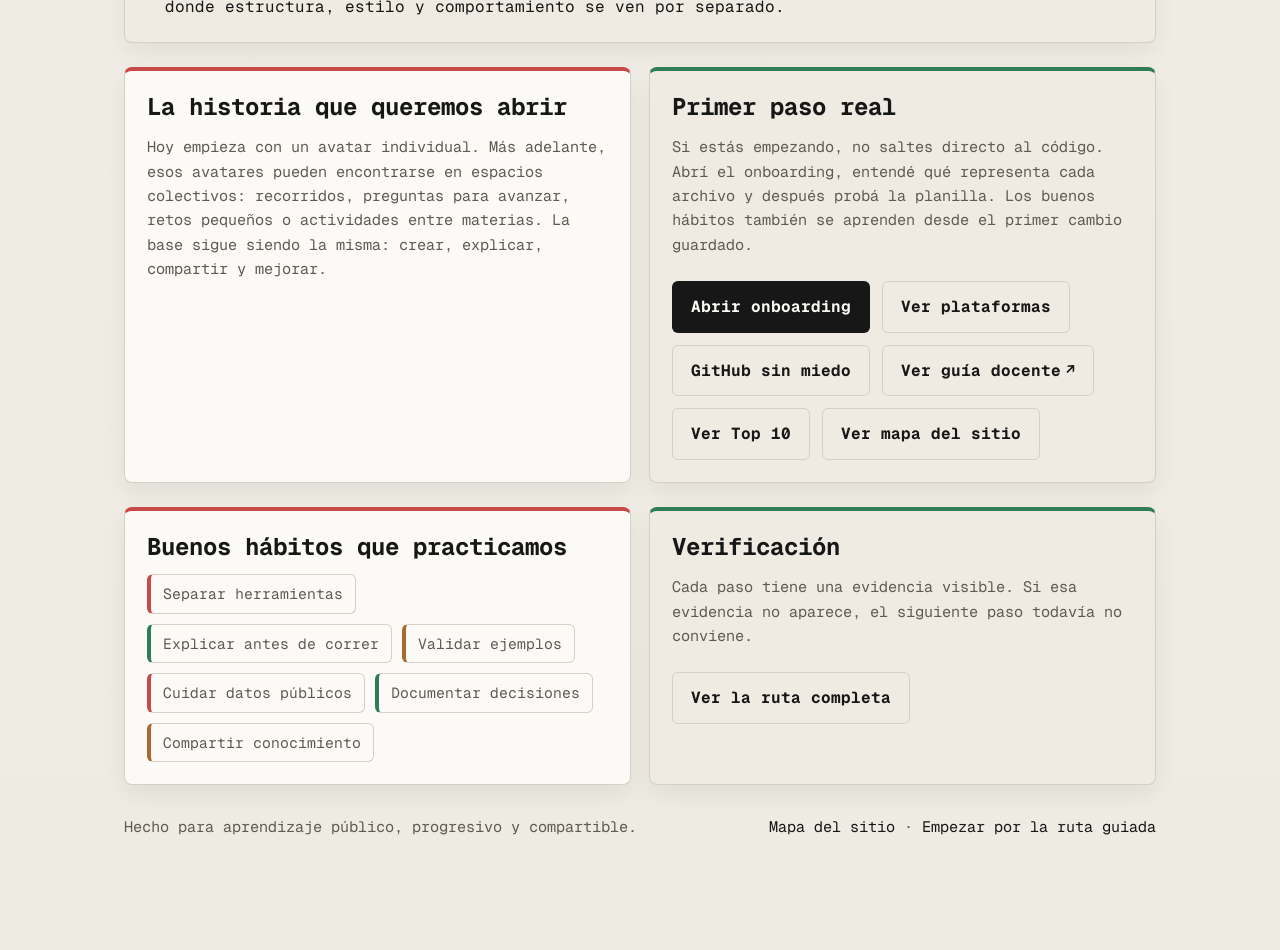
==== commit 2b506065: "docs: add route companion illustration" ====
--- a/index.html
+++ b/index.html
@@ -17,6 +17,60 @@
 
       a:hover {
         text-decoration-thickness: 2px;
+      }
+
+      .route-companion {
+        display: grid;
+        grid-template-columns: minmax(0, 1fr) auto;
+        gap: 18px;
+        align-items: center;
+        margin: 0 0 18px;
+        padding: 16px 18px;
+        border: 1px dashed var(--border);
+        border-radius: var(--radius);
+        background: linear-gradient(135deg, rgba(228, 224, 215, 0.54), rgba(251, 250, 246, 0.82));
+      }
+
+      .route-companion__copy {
+        max-width: 66ch;
+      }
+
+      .route-companion__label {
+        display: block;
+        margin-bottom: 6px;
+        color: var(--brand);
+        font-size: 0.78rem;
+        font-weight: 800;
+        letter-spacing: 0.08em;
+        text-transform: uppercase;
+      }
+
+      .route-companion__scene {
+        display: flex;
+        justify-content: flex-end;
+        min-width: 190px;
+      }
+
+      .route-companion__image {
+        width: min(170px, 34vw);
+        height: auto;
+        padding: 14px;
+        border: 1px solid rgba(23, 23, 23, 0.12);
+        border-radius: 999px;
+        background: radial-gradient(circle, rgba(251, 250, 246, 0.92) 0%, rgba(228, 224, 215, 0.58) 100%);
+        box-shadow: 0 10px 22px rgba(17, 17, 17, 0.05);
+        filter: grayscale(1) contrast(0.96);
+        opacity: 0.82;
+      }
+
+      @media (max-width: 600px) {
+        .route-companion {
+          grid-template-columns: 1fr;
+        }
+
+        .route-companion__scene {
+          justify-content: flex-end;
+        }
       }
     </style>
   </head>
@@ -104,6 +158,15 @@
         <section id="ruta" class="section grid cards" aria-labelledby="ruta-title">
           <article class="card full">
             <h2 id="ruta-title" class="section-title">Ruta sugerida</h2>
+            <aside class="route-companion" aria-label="Recomendación sutil de la ruta">
+              <p class="meta route-companion__copy">
+                <span class="route-companion__label">Recomendación de ruta</span>
+                Si estás empezando, avanzá paso a paso. PD y su compañero aparecen solo para marcar el próximo movimiento, sin tapar tu recorrido.
+              </p>
+              <div class="route-companion__scene" aria-hidden="true">
+                <img class="route-companion__image" src="assets/Gemini_Generated_Image_acjtntacjtntacjt (1).png" alt="" />
+              </div>
+            </aside>
             <div class="timeline">
               <div class="step">
                 <div class="step-number">1</div>
